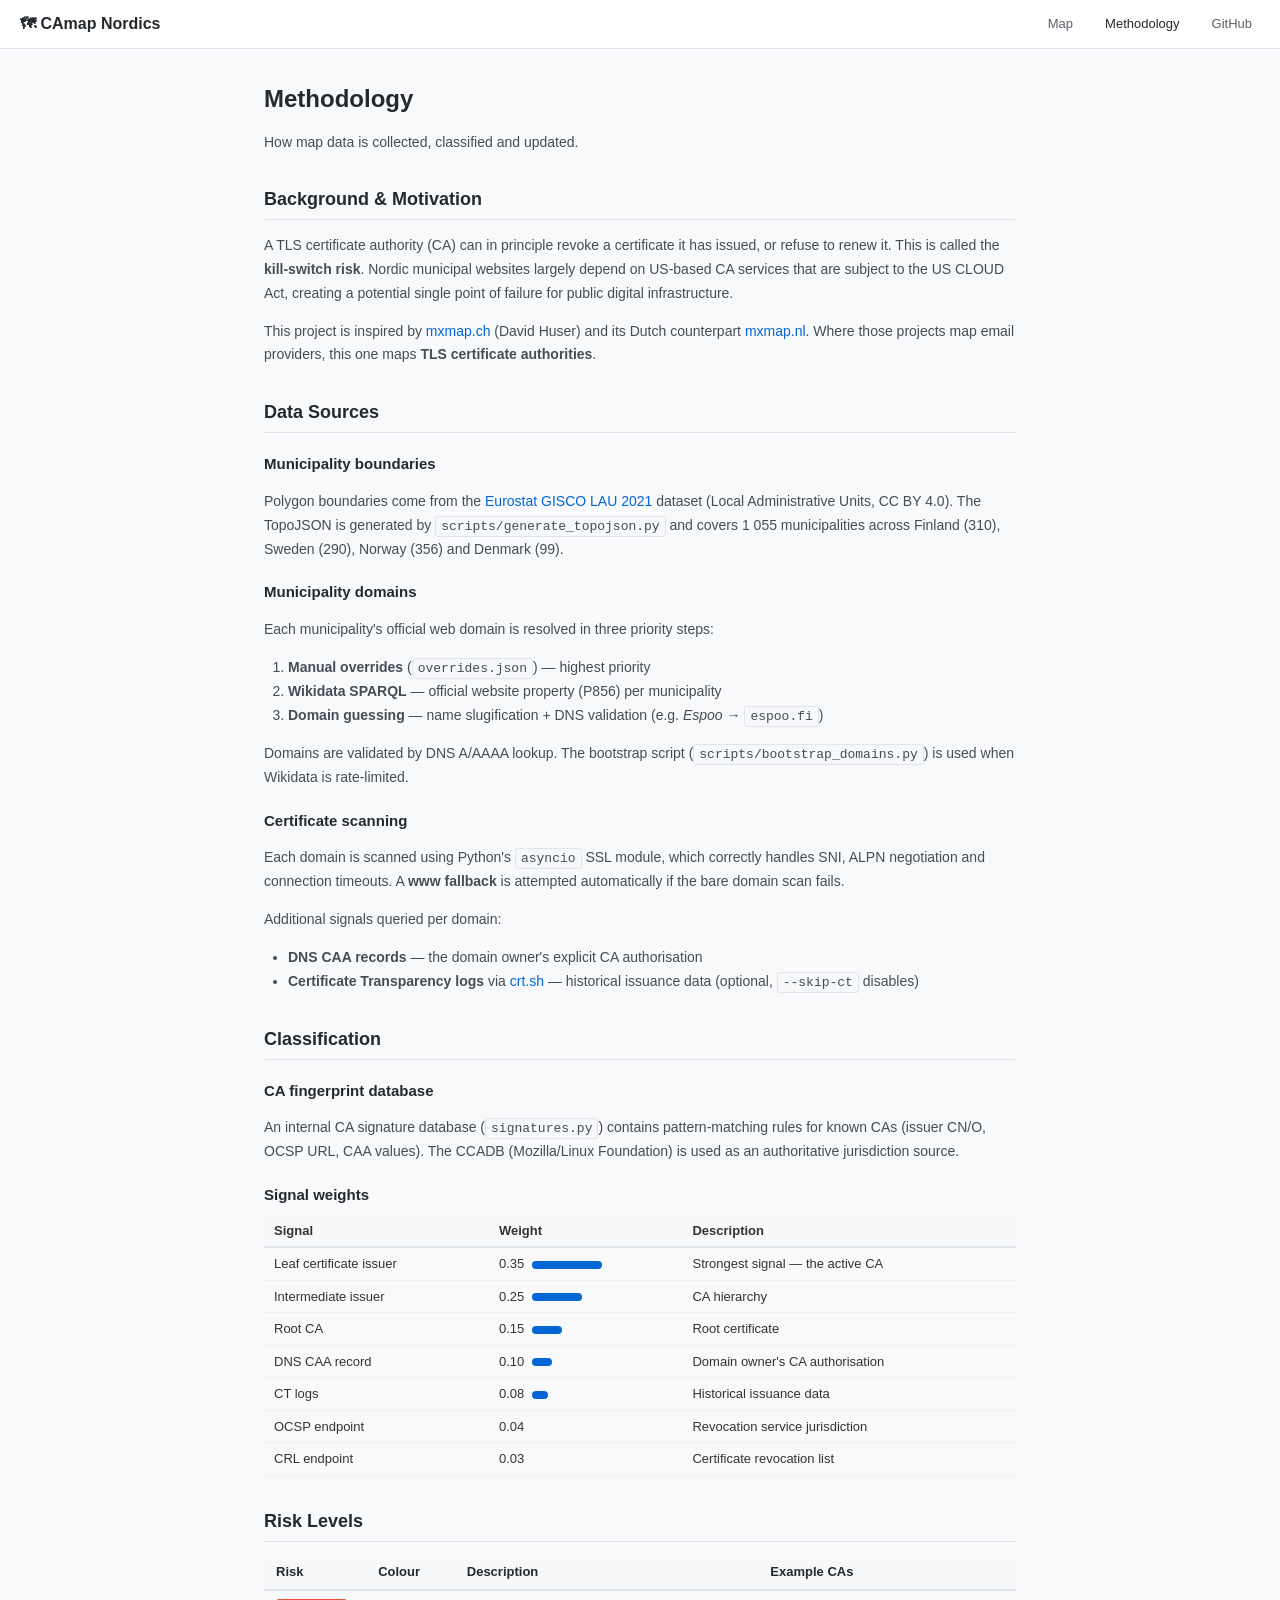
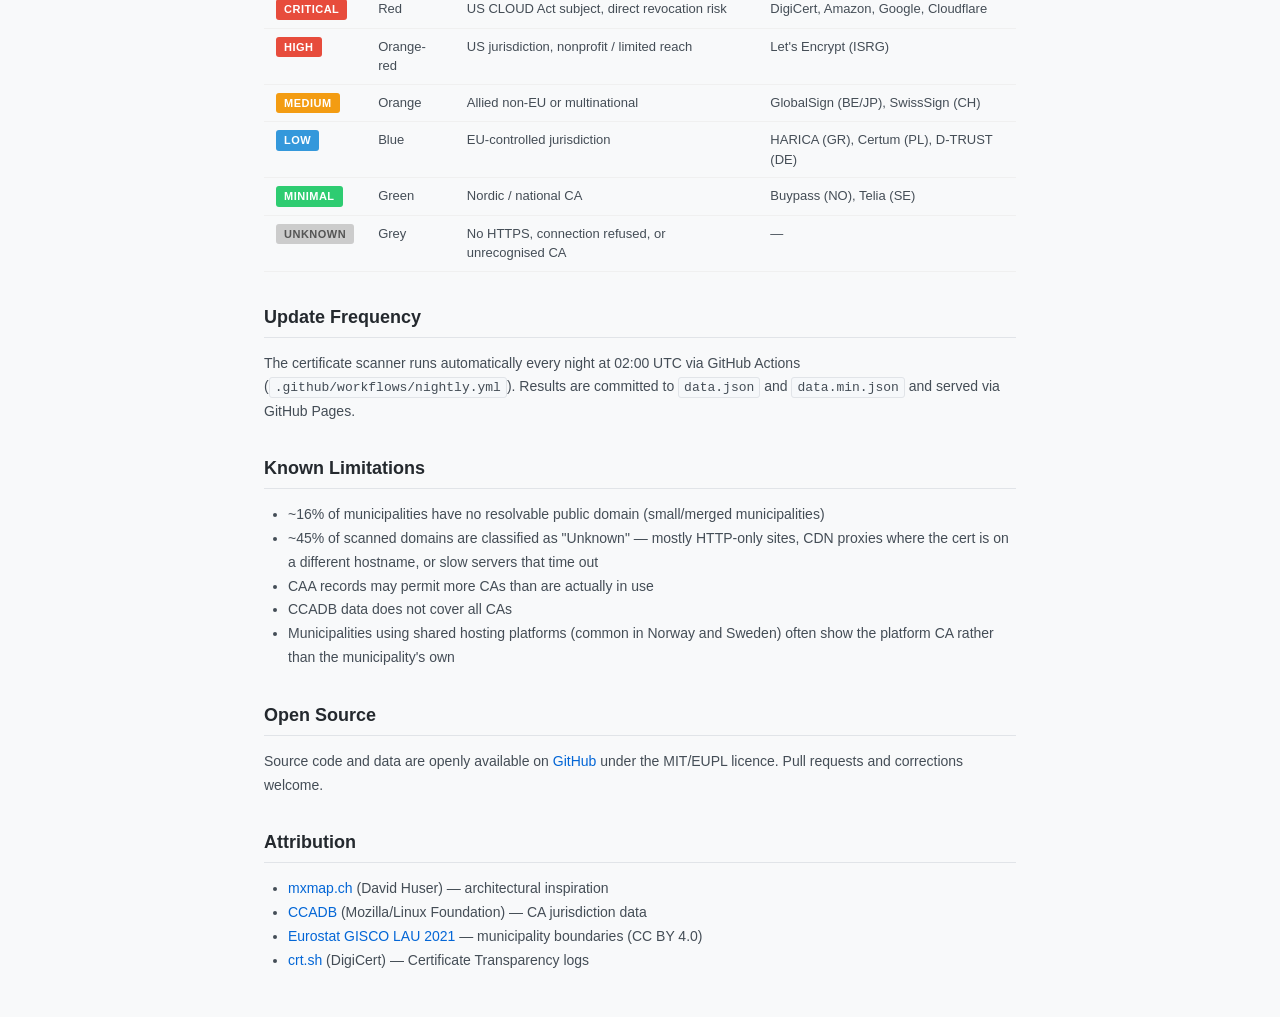
==== methodology.html @ 69482567 "English UI/docs, asyncio SSL scanner, live progress bar" ====
<!DOCTYPE html>
<html lang="en">
<head>
  <meta charset="UTF-8">
  <meta name="viewport" content="width=device-width, initial-scale=1.0">
  <title>Methodology — CAmap Nordics</title>
  <link rel="stylesheet" href="css/shared.css">
  <link rel="stylesheet" href="css/content.css">
</head>
<body>
  <nav class="nav">
    <span class="nav-title">🗺 CAmap Nordics</span>
    <a href="index.html" class="nav-link">Map</a>
    <a href="methodology.html" class="nav-link active">Methodology</a>
    <a href="https://github.com/koldex/ca-sovereignty-map" class="nav-link" target="_blank" rel="noopener">GitHub</a>
  </nav>
  <div class="content-page">
    <h1>Methodology</h1>
    <p class="text-muted">How map data is collected, classified and updated.</p>

    <h2>Background &amp; Motivation</h2>
    <p>
      A TLS certificate authority (CA) can in principle revoke a certificate it has issued,
      or refuse to renew it. This is called the <strong>kill-switch risk</strong>. Nordic
      municipal websites largely depend on US-based CA services that are subject to the US
      CLOUD Act, creating a potential single point of failure for public digital infrastructure.
    </p>
    <p>
      This project is inspired by <a href="https://mxmap.ch" target="_blank">mxmap.ch</a>
      (David Huser) and its Dutch counterpart <a href="https://mxmap.nl" target="_blank">mxmap.nl</a>.
      Where those projects map email providers, this one maps <strong>TLS certificate authorities</strong>.
    </p>

    <h2>Data Sources</h2>
    <h3>Municipality boundaries</h3>
    <p>
      Polygon boundaries come from the
      <a href="https://gisco-services.ec.europa.eu/distribution/v2/lau/" target="_blank">Eurostat GISCO LAU 2021</a>
      dataset (Local Administrative Units, CC BY 4.0). The TopoJSON is generated by
      <code>scripts/generate_topojson.py</code> and covers 1 055 municipalities across
      Finland (310), Sweden (290), Norway (356) and Denmark (99).
    </p>

    <h3>Municipality domains</h3>
    <p>Each municipality's official web domain is resolved in three priority steps:</p>
    <ol>
      <li><strong>Manual overrides</strong> (<code>overrides.json</code>) — highest priority</li>
      <li><strong>Wikidata SPARQL</strong> — official website property (P856) per municipality</li>
      <li><strong>Domain guessing</strong> — name slugification + DNS validation
        (e.g. <em>Espoo</em> → <code>espoo.fi</code>)</li>
    </ol>
    <p>
      Domains are validated by DNS A/AAAA lookup. The bootstrap script
      (<code>scripts/bootstrap_domains.py</code>) is used when Wikidata is rate-limited.
    </p>

    <h3>Certificate scanning</h3>
    <p>
      Each domain is scanned using Python's <code>asyncio</code> SSL module, which correctly
      handles SNI, ALPN negotiation and connection timeouts. A <strong>www fallback</strong>
      is attempted automatically if the bare domain scan fails.
    </p>
    <p>Additional signals queried per domain:</p>
    <ul>
      <li><strong>DNS CAA records</strong> — the domain owner's explicit CA authorisation</li>
      <li><strong>Certificate Transparency logs</strong> via <a href="https://crt.sh" target="_blank">crt.sh</a>
          — historical issuance data (optional, <code>--skip-ct</code> disables)</li>
    </ul>

    <h2>Classification</h2>
    <h3>CA fingerprint database</h3>
    <p>
      An internal CA signature database (<code>signatures.py</code>) contains pattern-matching
      rules for known CAs (issuer CN/O, OCSP URL, CAA values). The CCADB
      (Mozilla/Linux Foundation) is used as an authoritative jurisdiction source.
    </p>

    <h3>Signal weights</h3>
    <table class="signal-table">
      <thead><tr><th>Signal</th><th>Weight</th><th>Description</th></tr></thead>
      <tbody>
        <tr><td>Leaf certificate issuer</td><td>0.35 <span class="signal-weight-bar" style="width:70px"></span></td><td>Strongest signal — the active CA</td></tr>
        <tr><td>Intermediate issuer</td><td>0.25 <span class="signal-weight-bar" style="width:50px"></span></td><td>CA hierarchy</td></tr>
        <tr><td>Root CA</td><td>0.15 <span class="signal-weight-bar" style="width:30px"></span></td><td>Root certificate</td></tr>
        <tr><td>DNS CAA record</td><td>0.10 <span class="signal-weight-bar" style="width:20px"></span></td><td>Domain owner's CA authorisation</td></tr>
        <tr><td>CT logs</td><td>0.08 <span class="signal-weight-bar" style="width:16px"></span></td><td>Historical issuance data</td></tr>
        <tr><td>OCSP endpoint</td><td>0.04</td><td>Revocation service jurisdiction</td></tr>
        <tr><td>CRL endpoint</td><td>0.03</td><td>Certificate revocation list</td></tr>
      </tbody>
    </table>

    <h2>Risk Levels</h2>
    <table class="risk-table">
      <thead><tr><th>Risk</th><th>Colour</th><th>Description</th><th>Example CAs</th></tr></thead>
      <tbody>
        <tr><td><span class="badge badge-us">Critical</span></td><td>Red</td><td>US CLOUD Act subject, direct revocation risk</td><td>DigiCert, Amazon, Google, Cloudflare</td></tr>
        <tr><td><span class="badge badge-us">High</span></td><td>Orange-red</td><td>US jurisdiction, nonprofit / limited reach</td><td>Let's Encrypt (ISRG)</td></tr>
        <tr><td><span class="badge badge-allied">Medium</span></td><td>Orange</td><td>Allied non-EU or multinational</td><td>GlobalSign (BE/JP), SwissSign (CH)</td></tr>
        <tr><td><span class="badge badge-eu">Low</span></td><td>Blue</td><td>EU-controlled jurisdiction</td><td>HARICA (GR), Certum (PL), D-TRUST (DE)</td></tr>
        <tr><td><span class="badge badge-nordic">Minimal</span></td><td>Green</td><td>Nordic / national CA</td><td>Buypass (NO), Telia (SE)</td></tr>
        <tr><td><span class="badge badge-unknown">Unknown</span></td><td>Grey</td><td>No HTTPS, connection refused, or unrecognised CA</td><td>—</td></tr>
      </tbody>
    </table>

    <h2>Update Frequency</h2>
    <p>
      The certificate scanner runs automatically every night at 02:00 UTC via GitHub Actions
      (<code>.github/workflows/nightly.yml</code>). Results are committed to
      <code>data.json</code> and <code>data.min.json</code> and served via GitHub Pages.
    </p>

    <h2>Known Limitations</h2>
    <ul>
      <li>~16% of municipalities have no resolvable public domain (small/merged municipalities)</li>
      <li>~45% of scanned domains are classified as "Unknown" — mostly HTTP-only sites,
          CDN proxies where the cert is on a different hostname, or slow servers that time out</li>
      <li>CAA records may permit more CAs than are actually in use</li>
      <li>CCADB data does not cover all CAs</li>
      <li>Municipalities using shared hosting platforms (common in Norway and Sweden) often
          show the platform CA rather than the municipality's own</li>
    </ul>

    <h2>Open Source</h2>
    <p>
      Source code and data are openly available on
      <a href="https://github.com/koldex/ca-sovereignty-map" target="_blank">GitHub</a>
      under the MIT/EUPL licence. Pull requests and corrections welcome.
    </p>

    <h2>Attribution</h2>
    <ul>
      <li><a href="https://github.com/dbrgn/mxmap" target="_blank">mxmap.ch</a> (David Huser) — architectural inspiration</li>
      <li><a href="https://ccadb.org" target="_blank">CCADB</a> (Mozilla/Linux Foundation) — CA jurisdiction data</li>
      <li><a href="https://gisco-services.ec.europa.eu/" target="_blank">Eurostat GISCO LAU 2021</a> — municipality boundaries (CC BY 4.0)</li>
      <li><a href="https://crt.sh" target="_blank">crt.sh</a> (DigiCert) — Certificate Transparency logs</li>
    </ul>
  </div>
  <script src="js/nav.js"></script>
</body>
</html>
---- css/shared.css ----
/* CAmap Nordics — Shared CSS */

:root {
  --color-us: #e74c3c;
  --color-us-medium: #f1948a;
  --color-eu: #3498db;
  --color-eu-medium: #85c1e9;
  --color-nordic: #2ecc71;
  --color-nordic-medium: #82e0aa;
  --color-allied: #f39c12;
  --color-allied-medium: #f8c471;
  --color-unknown: #cccccc;

  /* Colorblind-safe palette */
  --color-cb-us: #d55e00;
  --color-cb-us-medium: #f0b27a;
  --color-cb-eu: #0072b2;
  --color-cb-eu-medium: #7fb3d8;
  --color-cb-nordic: #009e73;
  --color-cb-nordic-medium: #7fceab;
  --color-cb-allied: #e69f00;
  --color-cb-allied-medium: #f2ce7e;

  --font-sans: -apple-system, BlinkMacSystemFont, "Segoe UI", Roboto, Helvetica, Arial, sans-serif;
  --border-radius: 6px;
  --shadow: 0 2px 8px rgba(0, 0, 0, 0.15);
}

* {
  box-sizing: border-box;
}

body {
  margin: 0;
  padding: 0;
  font-family: var(--font-sans);
  font-size: 14px;
  line-height: 1.5;
  color: #333;
  background: #f8f9fa;
}

a {
  color: #0366d6;
  text-decoration: none;
}

a:hover {
  text-decoration: underline;
}

/* ── Navigation ─────────────────────────────────────────── */

.nav {
  display: flex;
  align-items: center;
  gap: 16px;
  padding: 10px 20px;
  background: #fff;
  border-bottom: 1px solid #e1e4e8;
  position: relative;
  z-index: 1000;
}

.nav-title {
  font-size: 16px;
  font-weight: 600;
  color: #24292e;
  margin-right: auto;
}

.nav-link {
  font-size: 13px;
  color: #586069;
  padding: 4px 8px;
  border-radius: 3px;
  transition: background 0.15s;
}

.nav-link:hover {
  background: #f6f8fa;
  text-decoration: none;
}

.nav-link.active {
  color: #24292e;
  font-weight: 500;
}

/* ── Risk badges ─────────────────────────────────────────── */

.badge {
  display: inline-block;
  padding: 2px 8px;
  border-radius: 3px;
  font-size: 11px;
  font-weight: 600;
  text-transform: uppercase;
  letter-spacing: 0.5px;
}

.badge-us { background: var(--color-us); color: #fff; }
.badge-eu { background: var(--color-eu); color: #fff; }
.badge-nordic { background: var(--color-nordic); color: #fff; }
.badge-allied { background: var(--color-allied); color: #fff; }
.badge-unknown { background: var(--color-unknown); color: #555; }

/* ── Utility ─────────────────────────────────────────────── */

.text-muted { color: #6a737d; }
.text-small { font-size: 12px; }
.mt-1 { margin-top: 4px; }
.mt-2 { margin-top: 8px; }
.mt-3 { margin-top: 16px; }
---- css/content.css ----
/* CAmap Nordics — Content pages (methodology, about) */

.content-page {
  max-width: 800px;
  margin: 0 auto;
  padding: 32px 24px;
}

.content-page h1 {
  font-size: 24px;
  font-weight: 700;
  margin-top: 0;
  margin-bottom: 8px;
  color: #24292e;
}

.content-page h2 {
  font-size: 18px;
  font-weight: 600;
  margin-top: 32px;
  margin-bottom: 12px;
  color: #24292e;
  padding-bottom: 6px;
  border-bottom: 1px solid #e1e4e8;
}

.content-page h3 {
  font-size: 15px;
  font-weight: 600;
  margin-top: 20px;
  margin-bottom: 8px;
  color: #24292e;
}

.content-page p {
  margin-bottom: 12px;
  color: #444d56;
  line-height: 1.7;
}

.content-page ul, .content-page ol {
  margin-bottom: 12px;
  padding-left: 24px;
  color: #444d56;
  line-height: 1.7;
}

.content-page code {
  font-family: "SFMono-Regular", Consolas, "Liberation Mono", Menlo, monospace;
  font-size: 13px;
  background: #f6f8fa;
  padding: 2px 5px;
  border-radius: 3px;
  border: 1px solid #e1e4e8;
}

/* ── Risk level table ────────────────────────────────────── */

.risk-table {
  width: 100%;
  border-collapse: collapse;
  margin-bottom: 20px;
  font-size: 13px;
}

.risk-table th {
  text-align: left;
  padding: 8px 12px;
  background: #f6f8fa;
  border-bottom: 2px solid #e1e4e8;
  font-weight: 600;
  color: #24292e;
}

.risk-table td {
  padding: 8px 12px;
  border-bottom: 1px solid #f0f0f0;
  color: #444d56;
  vertical-align: top;
}

.risk-table tr:hover td {
  background: #f9f9f9;
}

/* ── Signal weight visualization ─────────────────────────── */

.signal-table {
  width: 100%;
  border-collapse: collapse;
  margin-bottom: 20px;
  font-size: 13px;
}

.signal-table th {
  text-align: left;
  padding: 6px 10px;
  background: #f6f8fa;
  border-bottom: 2px solid #e1e4e8;
  font-weight: 600;
}

.signal-table td {
  padding: 6px 10px;
  border-bottom: 1px solid #f0f0f0;
}

.signal-weight-bar {
  display: inline-block;
  height: 8px;
  border-radius: 4px;
  background: #0366d6;
  vertical-align: middle;
  margin-left: 4px;
}
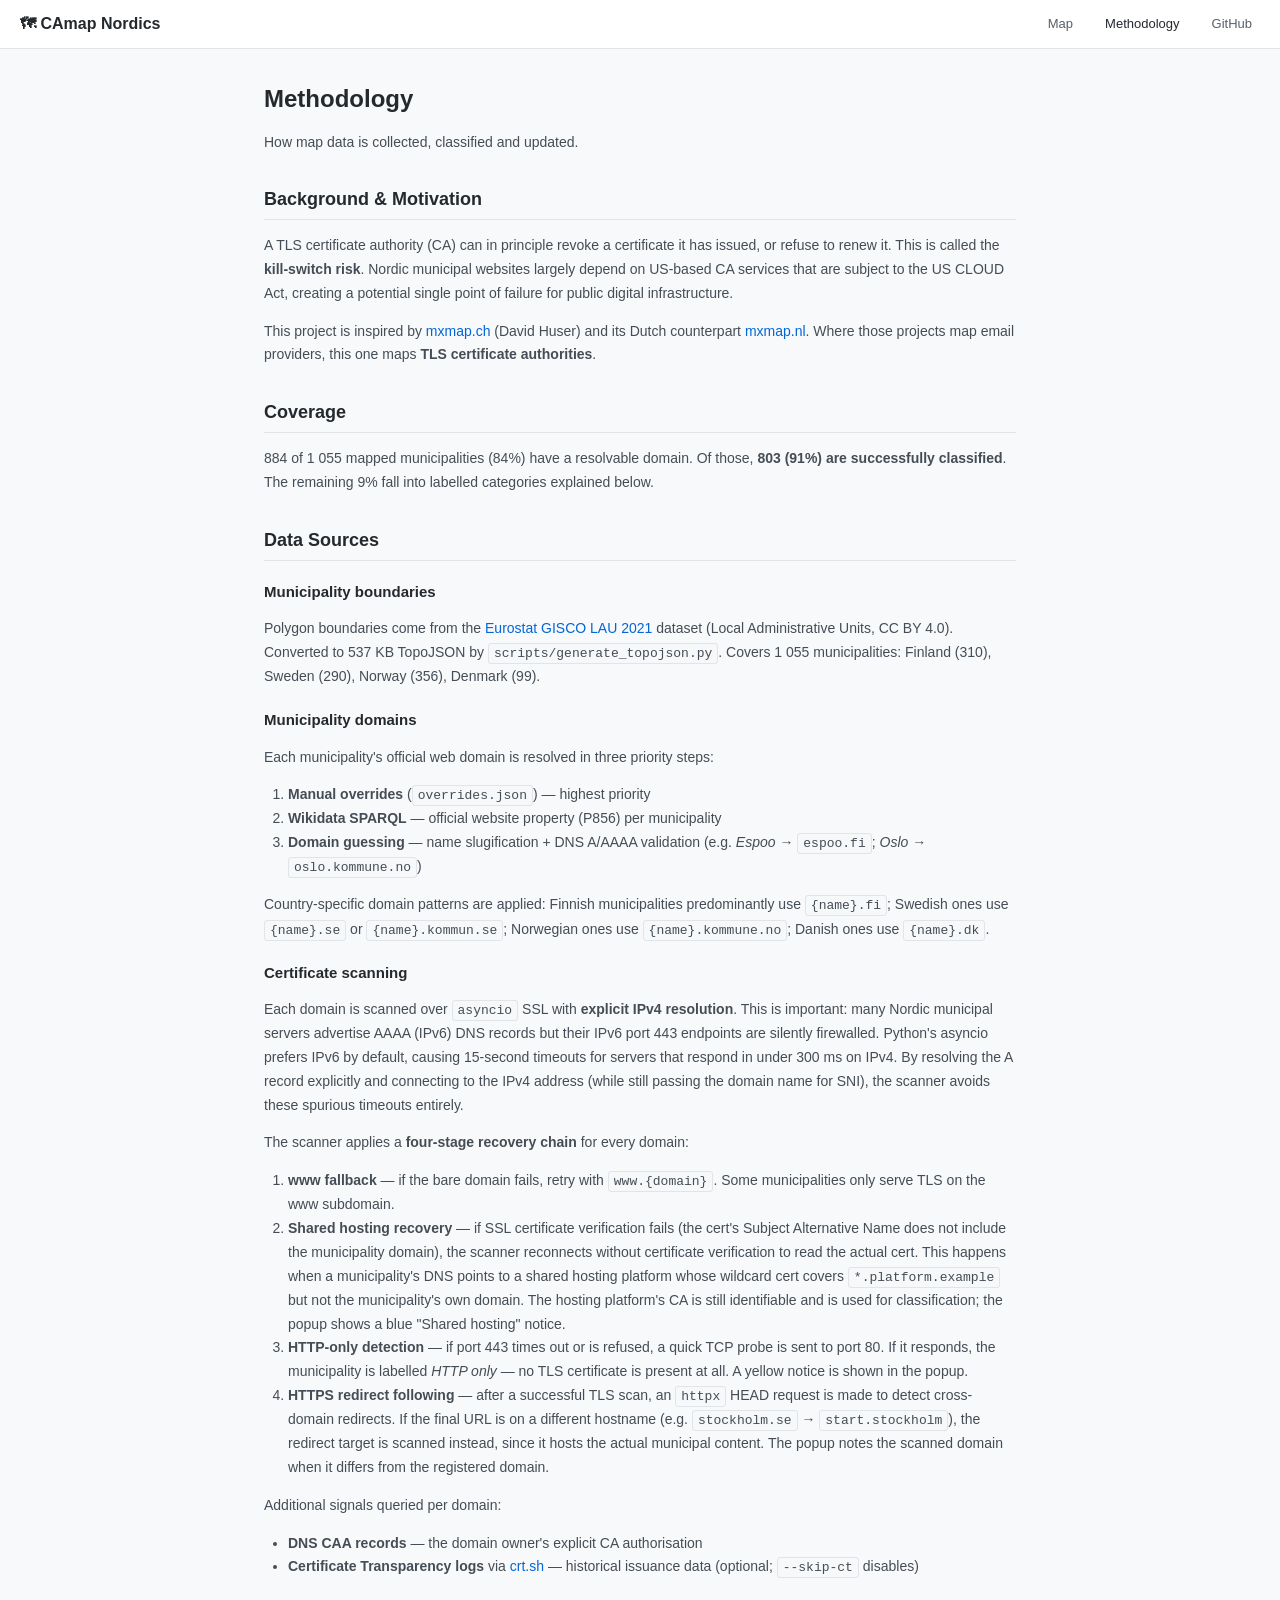
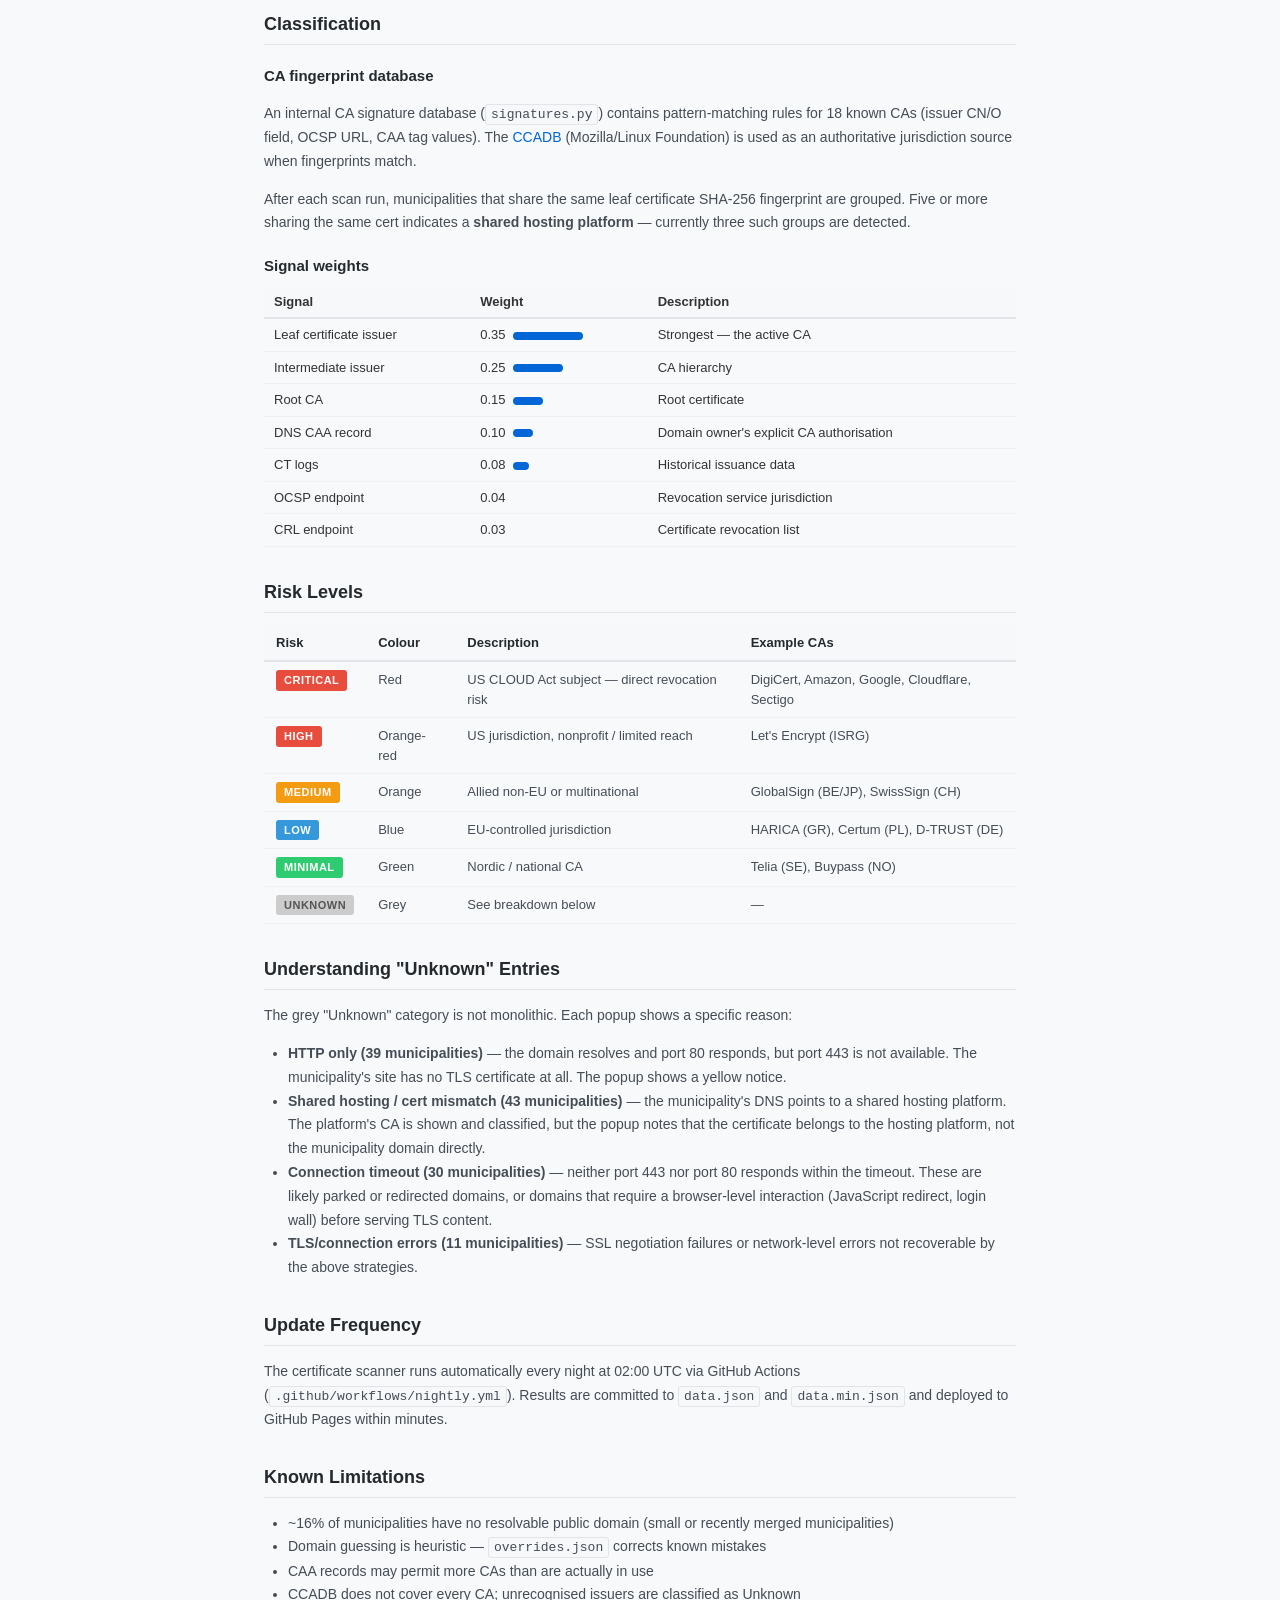
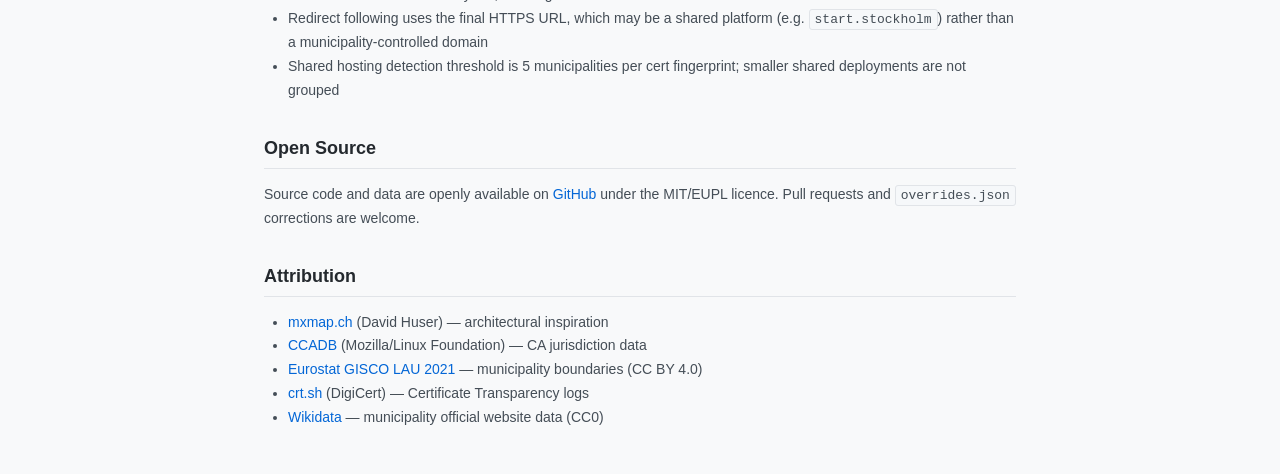
==== commit 2fbbed1e: "docs: update methodology with IPv6 fix, recovery chain, unknown breakdown - Coverage: 803/884 classi" ====
--- a/methodology.html
+++ b/methodology.html
@@ -31,14 +31,21 @@
       Where those projects map email providers, this one maps <strong>TLS certificate authorities</strong>.
     </p>
 
+    <h2>Coverage</h2>
+    <p>
+      884 of 1 055 mapped municipalities (84%) have a resolvable domain.
+      Of those, <strong>803 (91%) are successfully classified</strong>. The remaining 9% fall
+      into labelled categories explained below.
+    </p>
+
     <h2>Data Sources</h2>
     <h3>Municipality boundaries</h3>
     <p>
       Polygon boundaries come from the
       <a href="https://gisco-services.ec.europa.eu/distribution/v2/lau/" target="_blank">Eurostat GISCO LAU 2021</a>
-      dataset (Local Administrative Units, CC BY 4.0). The TopoJSON is generated by
-      <code>scripts/generate_topojson.py</code> and covers 1 055 municipalities across
-      Finland (310), Sweden (290), Norway (356) and Denmark (99).
+      dataset (Local Administrative Units, CC BY 4.0). Converted to 537 KB TopoJSON by
+      <code>scripts/generate_topojson.py</code>. Covers 1 055 municipalities:
+      Finland (310), Sweden (290), Norway (356), Denmark (99).
     </p>
 
     <h3>Municipality domains</h3>
@@ -46,43 +53,83 @@
     <ol>
       <li><strong>Manual overrides</strong> (<code>overrides.json</code>) — highest priority</li>
       <li><strong>Wikidata SPARQL</strong> — official website property (P856) per municipality</li>
-      <li><strong>Domain guessing</strong> — name slugification + DNS validation
-        (e.g. <em>Espoo</em> → <code>espoo.fi</code>)</li>
+      <li><strong>Domain guessing</strong> — name slugification + DNS A/AAAA validation
+          (e.g. <em>Espoo</em> → <code>espoo.fi</code>; <em>Oslo</em> → <code>oslo.kommune.no</code>)</li>
     </ol>
     <p>
-      Domains are validated by DNS A/AAAA lookup. The bootstrap script
-      (<code>scripts/bootstrap_domains.py</code>) is used when Wikidata is rate-limited.
+      Country-specific domain patterns are applied: Finnish municipalities predominantly use
+      <code>{name}.fi</code>; Swedish ones use <code>{name}.se</code> or <code>{name}.kommun.se</code>;
+      Norwegian ones use <code>{name}.kommune.no</code>; Danish ones use <code>{name}.dk</code>.
     </p>
 
     <h3>Certificate scanning</h3>
     <p>
-      Each domain is scanned using Python's <code>asyncio</code> SSL module, which correctly
-      handles SNI, ALPN negotiation and connection timeouts. A <strong>www fallback</strong>
-      is attempted automatically if the bare domain scan fails.
-    </p>
+      Each domain is scanned over <code>asyncio</code> SSL with
+      <strong>explicit IPv4 resolution</strong>. This is important: many Nordic municipal servers
+      advertise AAAA (IPv6) DNS records but their IPv6 port 443 endpoints are silently firewalled.
+      Python's asyncio prefers IPv6 by default, causing 15-second timeouts for servers that respond
+      in under 300 ms on IPv4. By resolving the A record explicitly and connecting to the IPv4
+      address (while still passing the domain name for SNI), the scanner avoids these spurious
+      timeouts entirely.
+    </p>
+    <p>The scanner applies a <strong>four-stage recovery chain</strong> for every domain:</p>
+    <ol>
+      <li>
+        <strong>www fallback</strong> — if the bare domain fails, retry with <code>www.{domain}</code>.
+        Some municipalities only serve TLS on the www subdomain.
+      </li>
+      <li>
+        <strong>Shared hosting recovery</strong> — if SSL certificate verification fails
+        (the cert's Subject Alternative Name does not include the municipality domain), the scanner
+        reconnects without certificate verification to read the actual cert. This happens when a
+        municipality's DNS points to a shared hosting platform whose wildcard cert covers
+        <code>*.platform.example</code> but not the municipality's own domain. The hosting
+        platform's CA is still identifiable and is used for classification; the popup shows a
+        blue "Shared hosting" notice.
+      </li>
+      <li>
+        <strong>HTTP-only detection</strong> — if port 443 times out or is refused, a quick
+        TCP probe is sent to port 80. If it responds, the municipality is labelled
+        <em>HTTP only</em> — no TLS certificate is present at all. A yellow notice is shown
+        in the popup.
+      </li>
+      <li>
+        <strong>HTTPS redirect following</strong> — after a successful TLS scan, an
+        <code>httpx</code> HEAD request is made to detect cross-domain redirects. If the
+        final URL is on a different hostname (e.g. <code>stockholm.se</code> → <code>start.stockholm</code>),
+        the redirect target is scanned instead, since it hosts the actual municipal content.
+        The popup notes the scanned domain when it differs from the registered domain.
+      </li>
+    </ol>
     <p>Additional signals queried per domain:</p>
     <ul>
       <li><strong>DNS CAA records</strong> — the domain owner's explicit CA authorisation</li>
       <li><strong>Certificate Transparency logs</strong> via <a href="https://crt.sh" target="_blank">crt.sh</a>
-          — historical issuance data (optional, <code>--skip-ct</code> disables)</li>
+          — historical issuance data (optional; <code>--skip-ct</code> disables)</li>
     </ul>
 
     <h2>Classification</h2>
     <h3>CA fingerprint database</h3>
     <p>
       An internal CA signature database (<code>signatures.py</code>) contains pattern-matching
-      rules for known CAs (issuer CN/O, OCSP URL, CAA values). The CCADB
-      (Mozilla/Linux Foundation) is used as an authoritative jurisdiction source.
+      rules for 18 known CAs (issuer CN/O field, OCSP URL, CAA tag values). The
+      <a href="https://ccadb.org" target="_blank">CCADB</a> (Mozilla/Linux Foundation) is
+      used as an authoritative jurisdiction source when fingerprints match.
+    </p>
+    <p>
+      After each scan run, municipalities that share the same leaf certificate SHA-256
+      fingerprint are grouped. Five or more sharing the same cert indicates a
+      <strong>shared hosting platform</strong> — currently three such groups are detected.
     </p>
 
     <h3>Signal weights</h3>
     <table class="signal-table">
       <thead><tr><th>Signal</th><th>Weight</th><th>Description</th></tr></thead>
       <tbody>
-        <tr><td>Leaf certificate issuer</td><td>0.35 <span class="signal-weight-bar" style="width:70px"></span></td><td>Strongest signal — the active CA</td></tr>
+        <tr><td>Leaf certificate issuer</td><td>0.35 <span class="signal-weight-bar" style="width:70px"></span></td><td>Strongest — the active CA</td></tr>
         <tr><td>Intermediate issuer</td><td>0.25 <span class="signal-weight-bar" style="width:50px"></span></td><td>CA hierarchy</td></tr>
         <tr><td>Root CA</td><td>0.15 <span class="signal-weight-bar" style="width:30px"></span></td><td>Root certificate</td></tr>
-        <tr><td>DNS CAA record</td><td>0.10 <span class="signal-weight-bar" style="width:20px"></span></td><td>Domain owner's CA authorisation</td></tr>
+        <tr><td>DNS CAA record</td><td>0.10 <span class="signal-weight-bar" style="width:20px"></span></td><td>Domain owner's explicit CA authorisation</td></tr>
         <tr><td>CT logs</td><td>0.08 <span class="signal-weight-bar" style="width:16px"></span></td><td>Historical issuance data</td></tr>
         <tr><td>OCSP endpoint</td><td>0.04</td><td>Revocation service jurisdiction</td></tr>
         <tr><td>CRL endpoint</td><td>0.03</td><td>Certificate revocation list</td></tr>
@@ -93,38 +140,69 @@
     <table class="risk-table">
       <thead><tr><th>Risk</th><th>Colour</th><th>Description</th><th>Example CAs</th></tr></thead>
       <tbody>
-        <tr><td><span class="badge badge-us">Critical</span></td><td>Red</td><td>US CLOUD Act subject, direct revocation risk</td><td>DigiCert, Amazon, Google, Cloudflare</td></tr>
+        <tr><td><span class="badge badge-us">Critical</span></td><td>Red</td><td>US CLOUD Act subject — direct revocation risk</td><td>DigiCert, Amazon, Google, Cloudflare, Sectigo</td></tr>
         <tr><td><span class="badge badge-us">High</span></td><td>Orange-red</td><td>US jurisdiction, nonprofit / limited reach</td><td>Let's Encrypt (ISRG)</td></tr>
         <tr><td><span class="badge badge-allied">Medium</span></td><td>Orange</td><td>Allied non-EU or multinational</td><td>GlobalSign (BE/JP), SwissSign (CH)</td></tr>
         <tr><td><span class="badge badge-eu">Low</span></td><td>Blue</td><td>EU-controlled jurisdiction</td><td>HARICA (GR), Certum (PL), D-TRUST (DE)</td></tr>
-        <tr><td><span class="badge badge-nordic">Minimal</span></td><td>Green</td><td>Nordic / national CA</td><td>Buypass (NO), Telia (SE)</td></tr>
-        <tr><td><span class="badge badge-unknown">Unknown</span></td><td>Grey</td><td>No HTTPS, connection refused, or unrecognised CA</td><td>—</td></tr>
+        <tr><td><span class="badge badge-nordic">Minimal</span></td><td>Green</td><td>Nordic / national CA</td><td>Telia (SE), Buypass (NO)</td></tr>
+        <tr><td><span class="badge badge-unknown">Unknown</span></td><td>Grey</td><td>See breakdown below</td><td>—</td></tr>
       </tbody>
     </table>
 
+    <h2>Understanding "Unknown" Entries</h2>
+    <p>
+      The grey "Unknown" category is not monolithic. Each popup shows a specific reason:
+    </p>
+    <ul>
+      <li>
+        <strong>HTTP only (39 municipalities)</strong> — the domain resolves and port 80 responds,
+        but port 443 is not available. The municipality's site has no TLS certificate at all.
+        The popup shows a yellow notice.
+      </li>
+      <li>
+        <strong>Shared hosting / cert mismatch (43 municipalities)</strong> — the municipality's
+        DNS points to a shared hosting platform. The platform's CA is shown and classified, but
+        the popup notes that the certificate belongs to the hosting platform, not the municipality
+        domain directly.
+      </li>
+      <li>
+        <strong>Connection timeout (30 municipalities)</strong> — neither port 443 nor port 80
+        responds within the timeout. These are likely parked or redirected domains, or domains
+        that require a browser-level interaction (JavaScript redirect, login wall) before serving
+        TLS content.
+      </li>
+      <li>
+        <strong>TLS/connection errors (11 municipalities)</strong> — SSL negotiation failures
+        or network-level errors not recoverable by the above strategies.
+      </li>
+    </ul>
+
     <h2>Update Frequency</h2>
     <p>
       The certificate scanner runs automatically every night at 02:00 UTC via GitHub Actions
       (<code>.github/workflows/nightly.yml</code>). Results are committed to
-      <code>data.json</code> and <code>data.min.json</code> and served via GitHub Pages.
+      <code>data.json</code> and <code>data.min.json</code> and deployed to GitHub Pages within
+      minutes.
     </p>
 
     <h2>Known Limitations</h2>
     <ul>
-      <li>~16% of municipalities have no resolvable public domain (small/merged municipalities)</li>
-      <li>~45% of scanned domains are classified as "Unknown" — mostly HTTP-only sites,
-          CDN proxies where the cert is on a different hostname, or slow servers that time out</li>
+      <li>~16% of municipalities have no resolvable public domain (small or recently merged municipalities)</li>
+      <li>Domain guessing is heuristic — <code>overrides.json</code> corrects known mistakes</li>
       <li>CAA records may permit more CAs than are actually in use</li>
-      <li>CCADB data does not cover all CAs</li>
-      <li>Municipalities using shared hosting platforms (common in Norway and Sweden) often
-          show the platform CA rather than the municipality's own</li>
+      <li>CCADB does not cover every CA; unrecognised issuers are classified as Unknown</li>
+      <li>Redirect following uses the final HTTPS URL, which may be a shared platform
+          (e.g. <code>start.stockholm</code>) rather than a municipality-controlled domain</li>
+      <li>Shared hosting detection threshold is 5 municipalities per cert fingerprint;
+          smaller shared deployments are not grouped</li>
     </ul>
 
     <h2>Open Source</h2>
     <p>
       Source code and data are openly available on
       <a href="https://github.com/koldex/ca-sovereignty-map" target="_blank">GitHub</a>
-      under the MIT/EUPL licence. Pull requests and corrections welcome.
+      under the MIT/EUPL licence. Pull requests and <code>overrides.json</code> corrections
+      are welcome.
     </p>
 
     <h2>Attribution</h2>
@@ -133,6 +211,7 @@
       <li><a href="https://ccadb.org" target="_blank">CCADB</a> (Mozilla/Linux Foundation) — CA jurisdiction data</li>
       <li><a href="https://gisco-services.ec.europa.eu/" target="_blank">Eurostat GISCO LAU 2021</a> — municipality boundaries (CC BY 4.0)</li>
       <li><a href="https://crt.sh" target="_blank">crt.sh</a> (DigiCert) — Certificate Transparency logs</li>
+      <li><a href="https://wikidata.org" target="_blank">Wikidata</a> — municipality official website data (CC0)</li>
     </ul>
   </div>
   <script src="js/nav.js"></script>
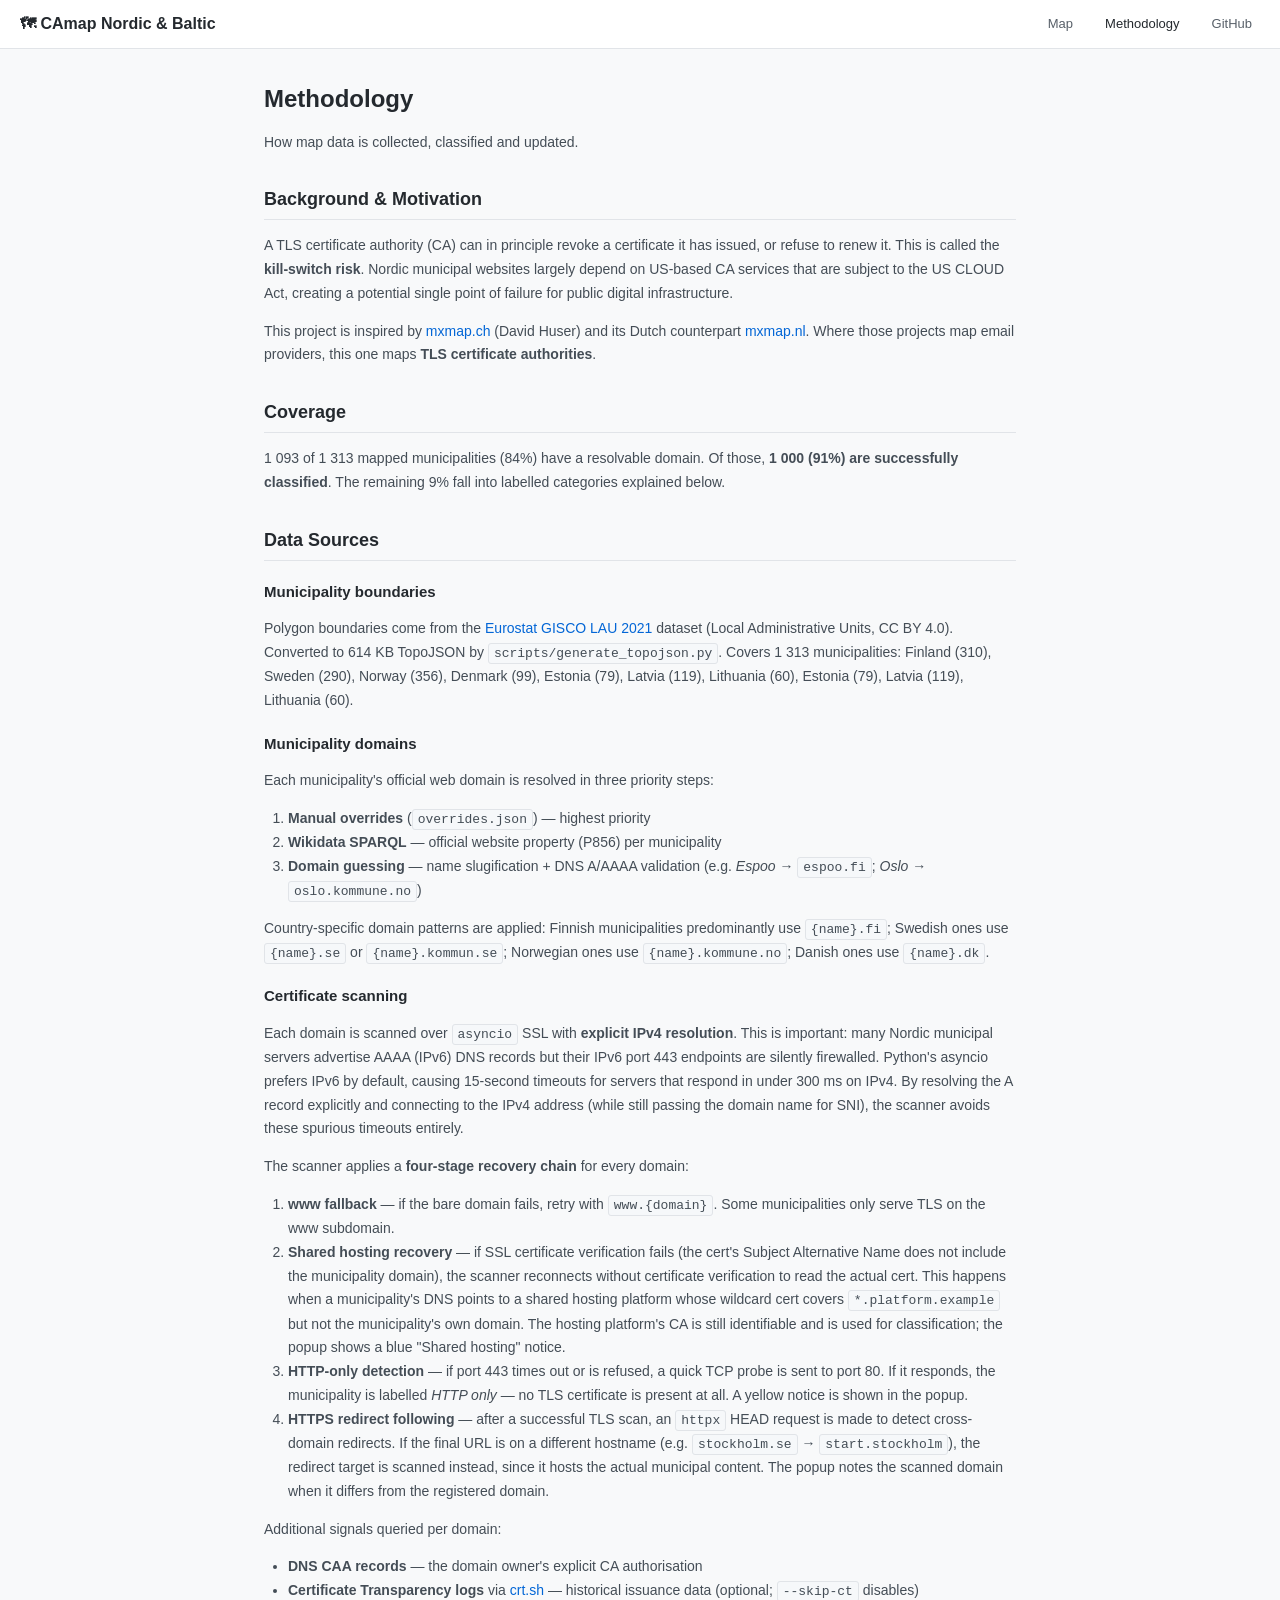
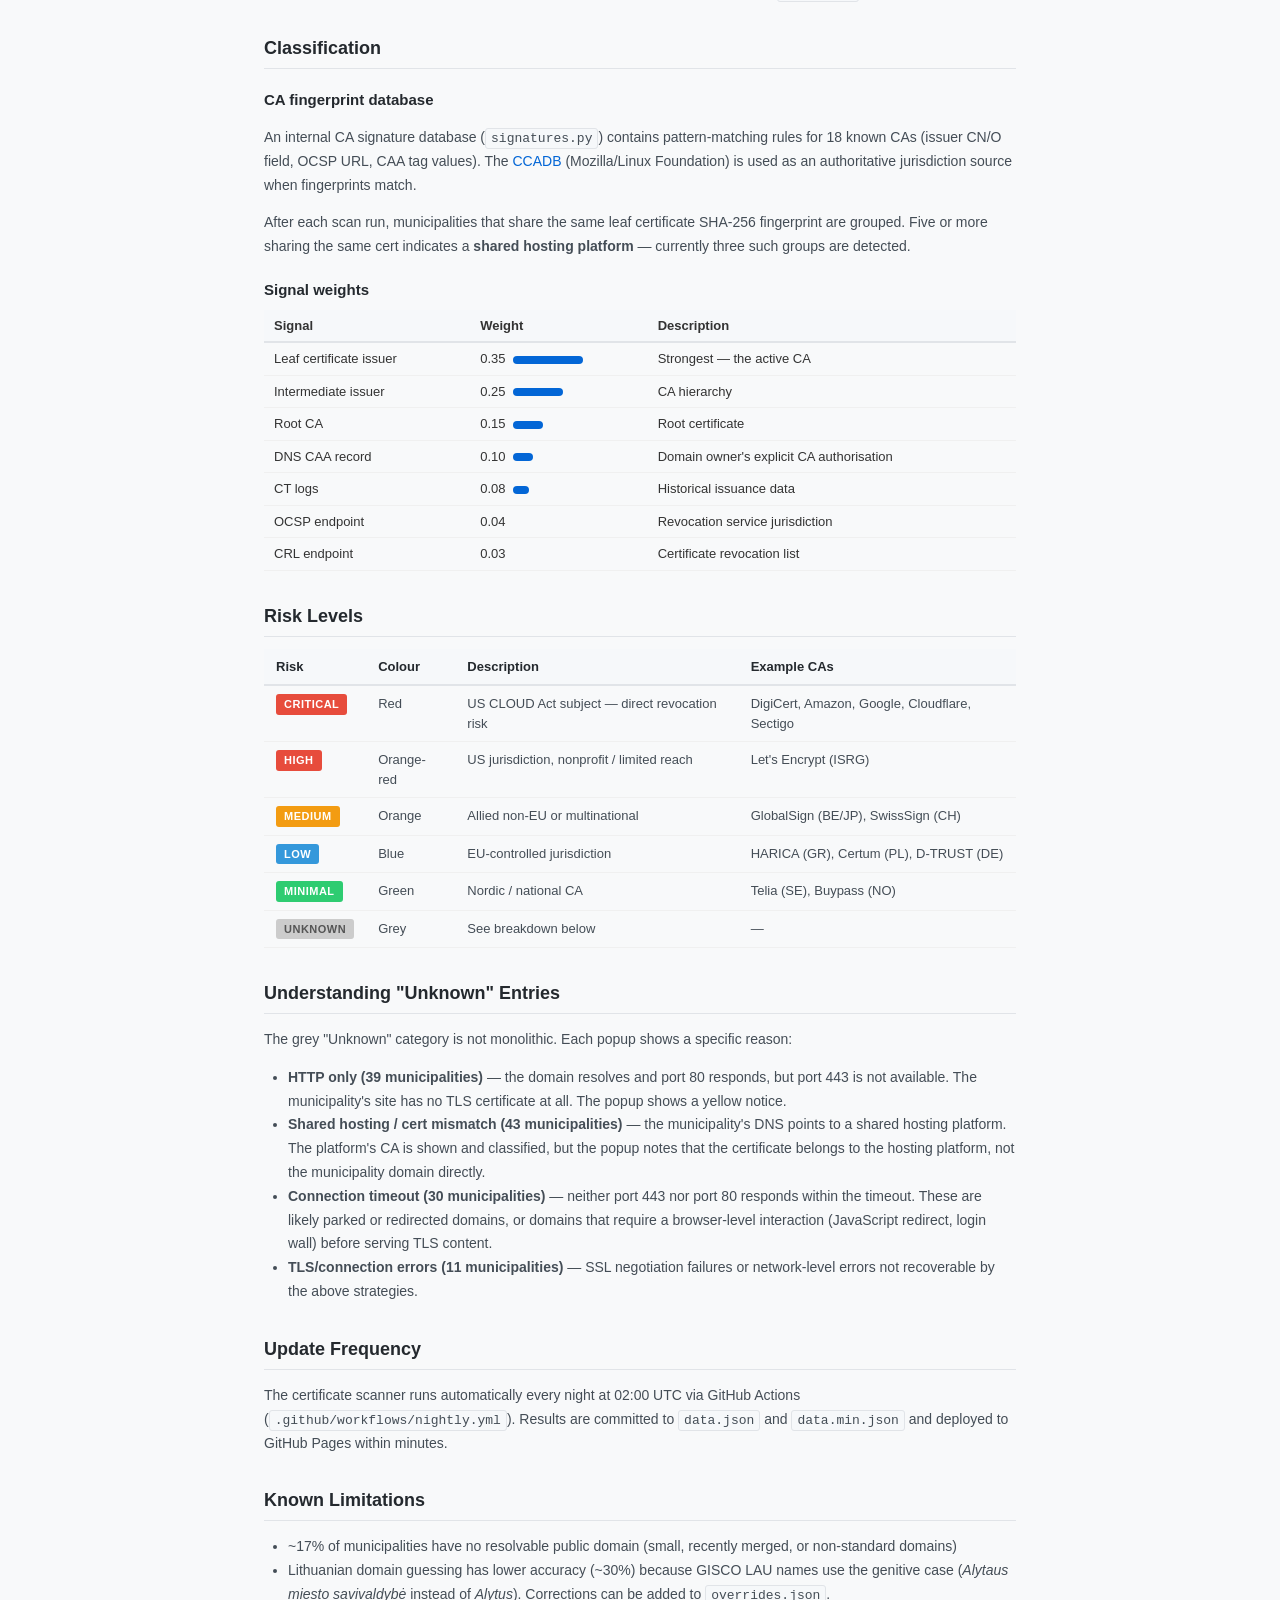
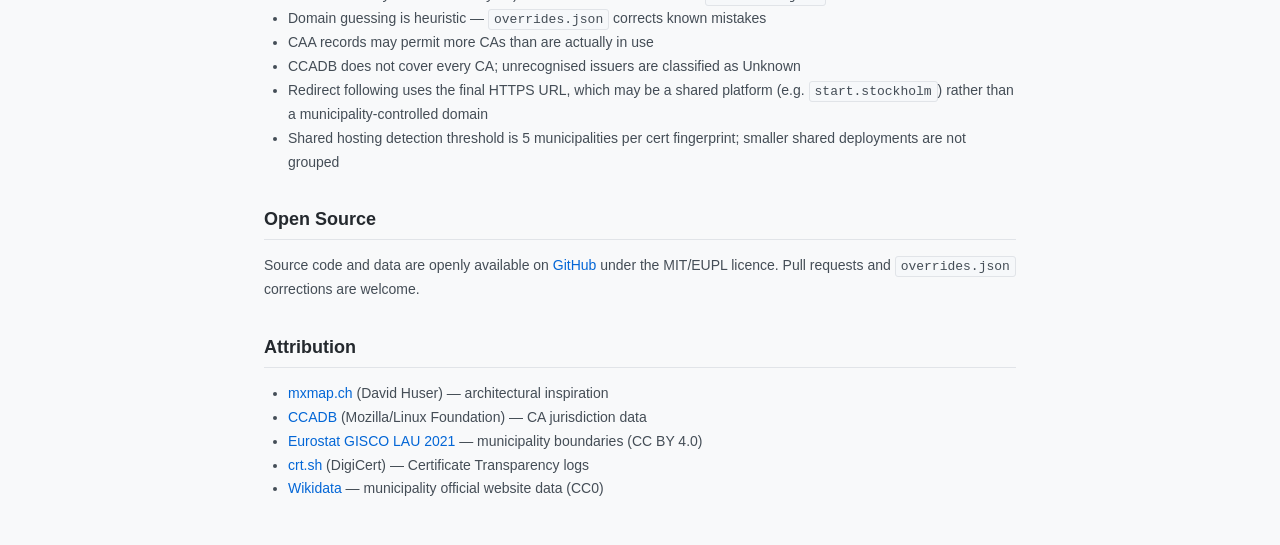
==== commit 19fa06cb: "feat: add Estonia (EE), Latvia (LV), Lithuania (LT) — 1 313 municipalities total Coverage extended f" ====
--- a/methodology.html
+++ b/methodology.html
@@ -3,13 +3,13 @@
 <head>
   <meta charset="UTF-8">
   <meta name="viewport" content="width=device-width, initial-scale=1.0">
-  <title>Methodology — CAmap Nordics</title>
+  <title>Methodology — CAmap Nordic & Baltic</title>
   <link rel="stylesheet" href="css/shared.css">
   <link rel="stylesheet" href="css/content.css">
 </head>
 <body>
   <nav class="nav">
-    <span class="nav-title">🗺 CAmap Nordics</span>
+    <span class="nav-title">🗺 CAmap Nordic & Baltic</span>
     <a href="index.html" class="nav-link">Map</a>
     <a href="methodology.html" class="nav-link active">Methodology</a>
     <a href="https://github.com/koldex/ca-sovereignty-map" class="nav-link" target="_blank" rel="noopener">GitHub</a>
@@ -33,8 +33,8 @@
 
     <h2>Coverage</h2>
     <p>
-      884 of 1 055 mapped municipalities (84%) have a resolvable domain.
-      Of those, <strong>803 (91%) are successfully classified</strong>. The remaining 9% fall
+      1 093 of 1 313 mapped municipalities (84%) have a resolvable domain.
+      Of those, <strong>1 000 (91%) are successfully classified</strong>. The remaining 9% fall
       into labelled categories explained below.
     </p>
 
@@ -43,9 +43,9 @@
     <p>
       Polygon boundaries come from the
       <a href="https://gisco-services.ec.europa.eu/distribution/v2/lau/" target="_blank">Eurostat GISCO LAU 2021</a>
-      dataset (Local Administrative Units, CC BY 4.0). Converted to 537 KB TopoJSON by
-      <code>scripts/generate_topojson.py</code>. Covers 1 055 municipalities:
-      Finland (310), Sweden (290), Norway (356), Denmark (99).
+      dataset (Local Administrative Units, CC BY 4.0). Converted to 614 KB TopoJSON by
+      <code>scripts/generate_topojson.py</code>. Covers 1 313 municipalities:
+      Finland (310), Sweden (290), Norway (356), Denmark (99), Estonia (79), Latvia (119), Lithuania (60), Estonia (79), Latvia (119), Lithuania (60).
     </p>
 
     <h3>Municipality domains</h3>
@@ -187,7 +187,10 @@
 
     <h2>Known Limitations</h2>
     <ul>
-      <li>~16% of municipalities have no resolvable public domain (small or recently merged municipalities)</li>
+      <li>~17% of municipalities have no resolvable public domain (small, recently merged, or non-standard domains)</li>
+      <li>Lithuanian domain guessing has lower accuracy (~30%) because GISCO LAU names use the
+          genitive case (<em>Alytaus miesto savivaldybė</em> instead of <em>Alytus</em>).
+          Corrections can be added to <code>overrides.json</code>.</li>
       <li>Domain guessing is heuristic — <code>overrides.json</code> corrects known mistakes</li>
       <li>CAA records may permit more CAs than are actually in use</li>
       <li>CCADB does not cover every CA; unrecognised issuers are classified as Unknown</li>
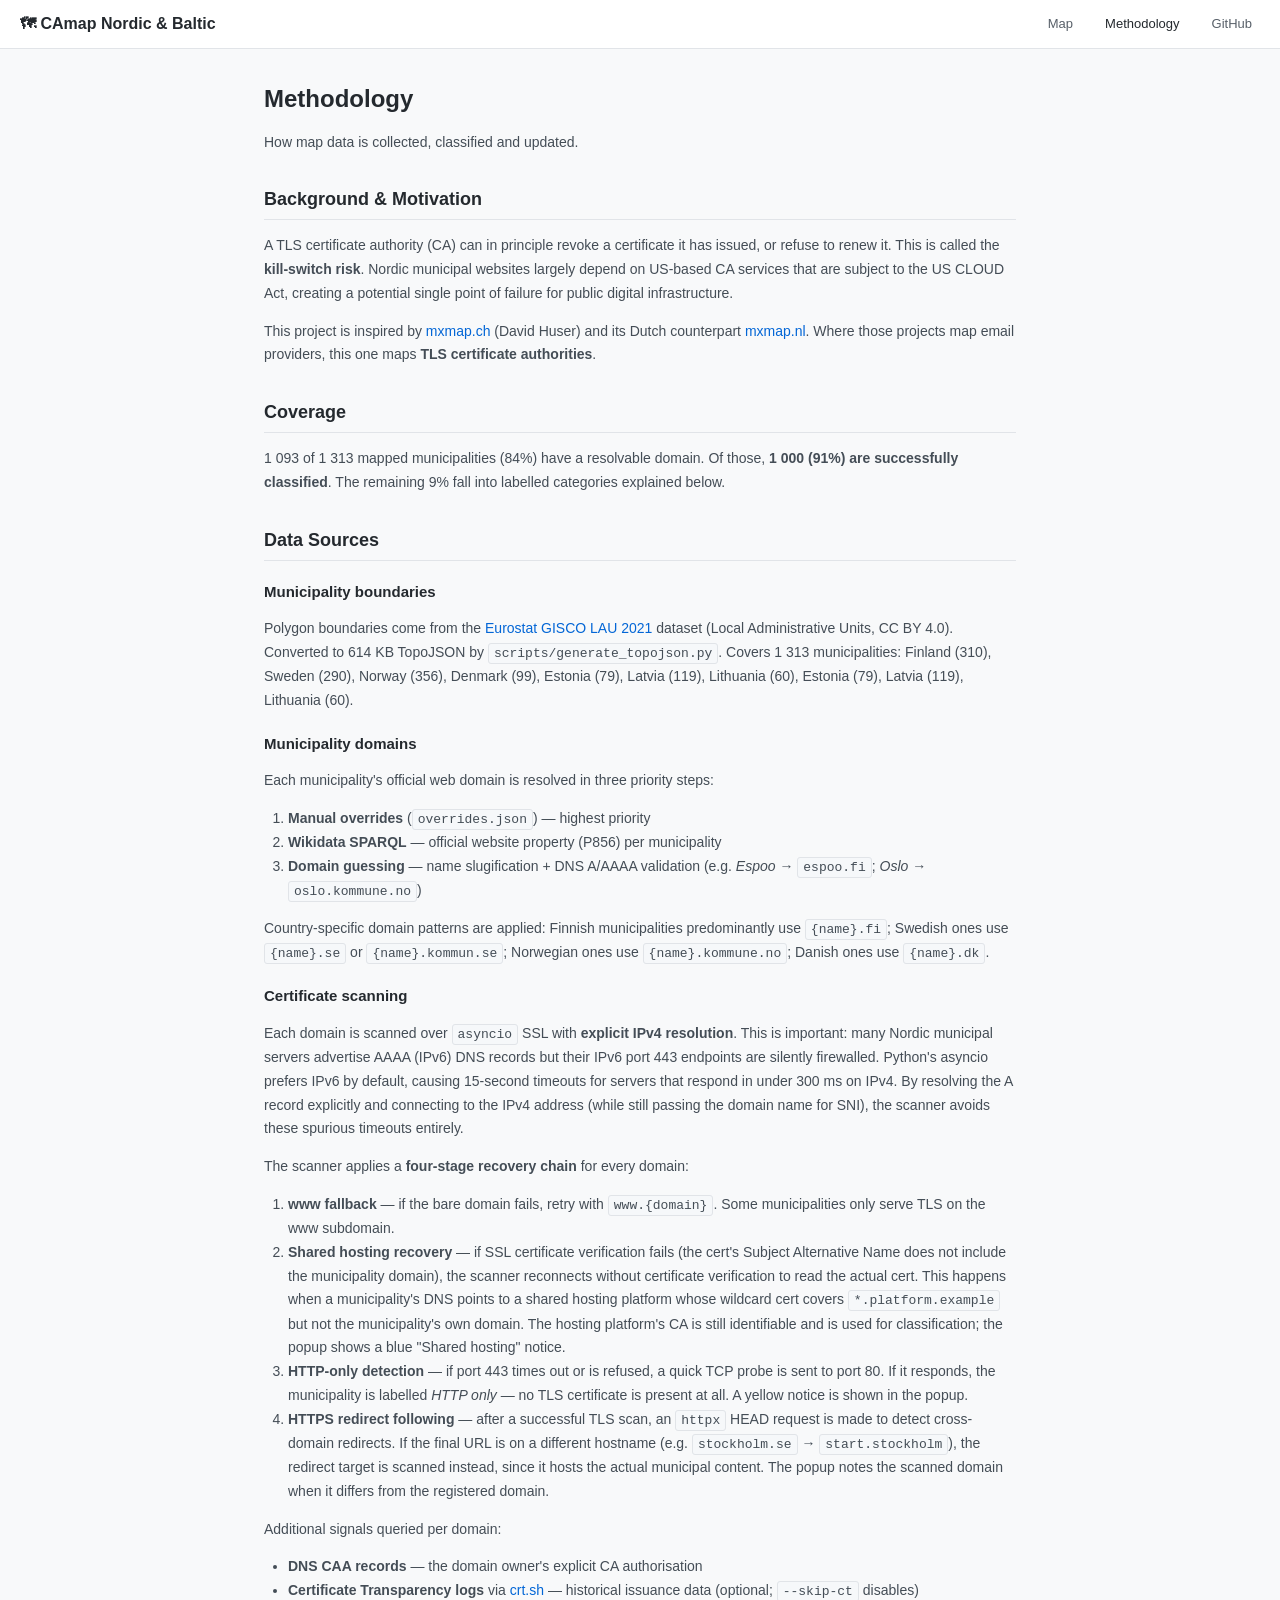
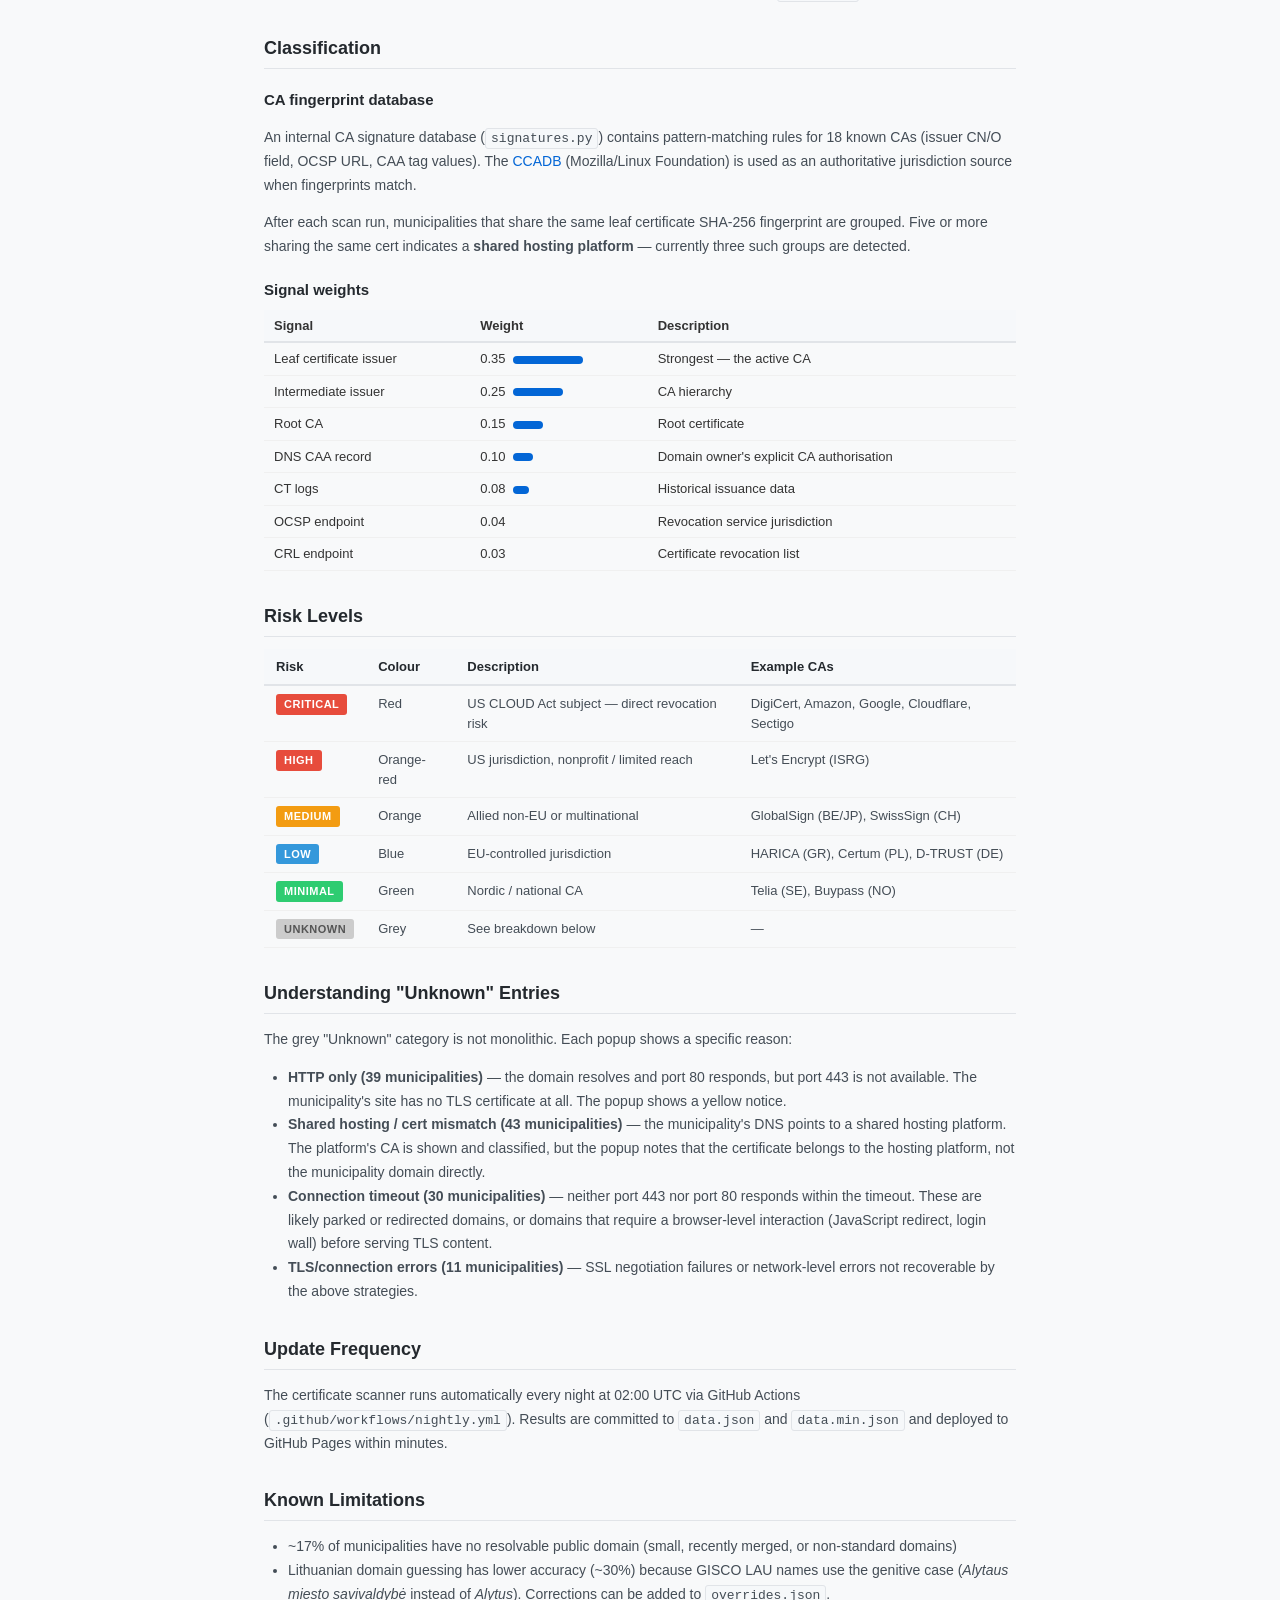
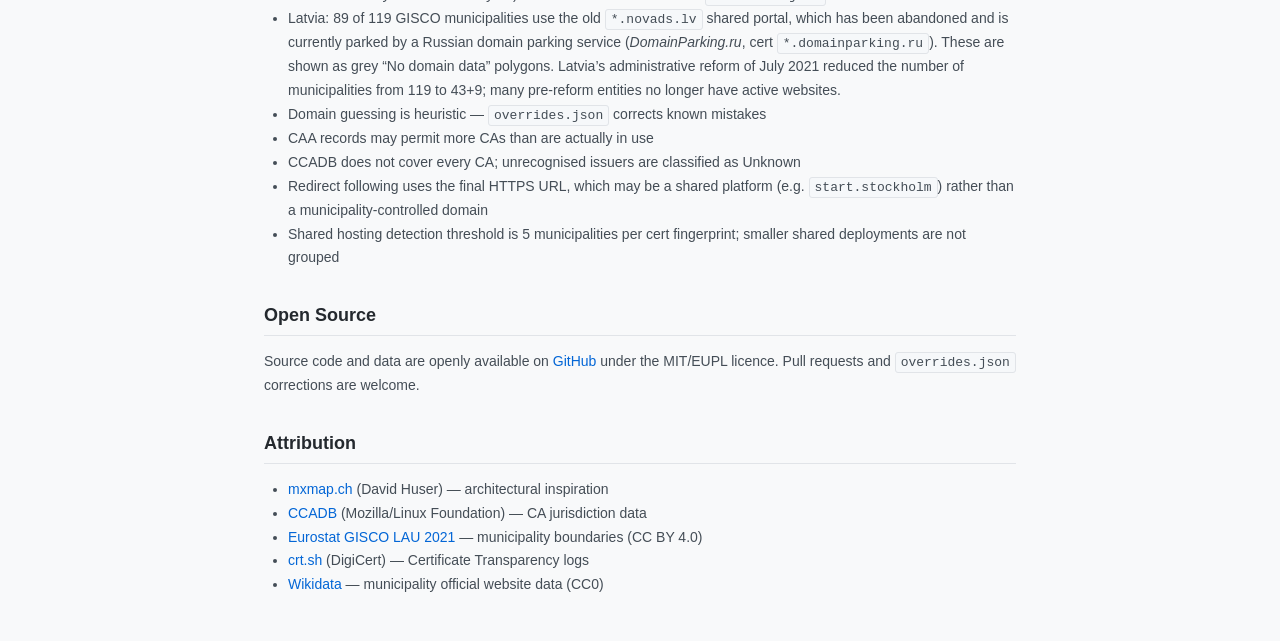
==== commit 2dd885d8: "fix: remove 89 parked Latvian domains pointing to DomainParking.ru Critical data quality fix: the no" ====
--- a/methodology.html
+++ b/methodology.html
@@ -191,6 +191,12 @@
       <li>Lithuanian domain guessing has lower accuracy (~30%) because GISCO LAU names use the
           genitive case (<em>Alytaus miesto savivaldybė</em> instead of <em>Alytus</em>).
           Corrections can be added to <code>overrides.json</code>.</li>
+      <li>Latvia: 89 of 119 GISCO municipalities use the old <code>*.novads.lv</code>
+          shared portal, which has been abandoned and is currently parked by a Russian
+          domain parking service (<em>DomainParking.ru</em>, cert <code>*.domainparking.ru</code>).
+          These are shown as grey “No domain data” polygons. Latvia’s administrative
+          reform of July 2021 reduced the number of municipalities from 119 to 43+9;
+          many pre-reform entities no longer have active websites.</li>
       <li>Domain guessing is heuristic — <code>overrides.json</code> corrects known mistakes</li>
       <li>CAA records may permit more CAs than are actually in use</li>
       <li>CCADB does not cover every CA; unrecognised issuers are classified as Unknown</li>
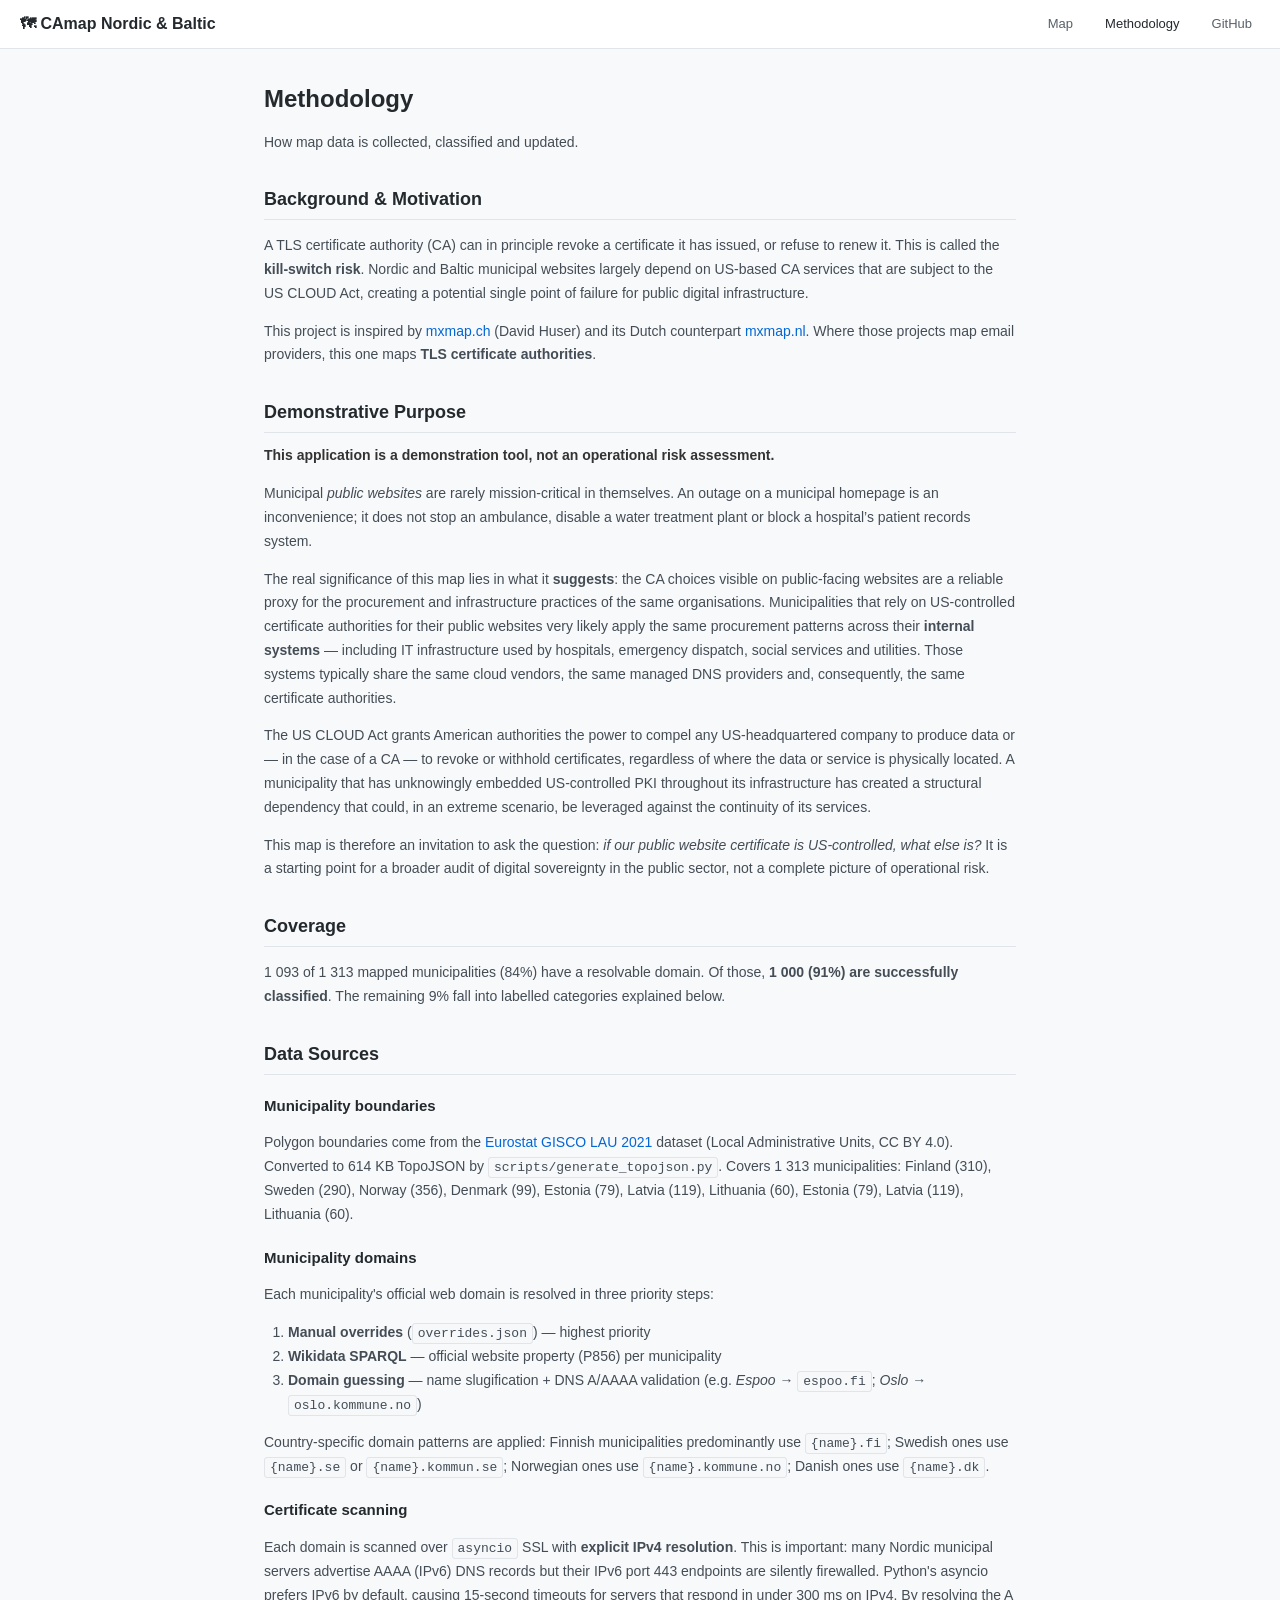
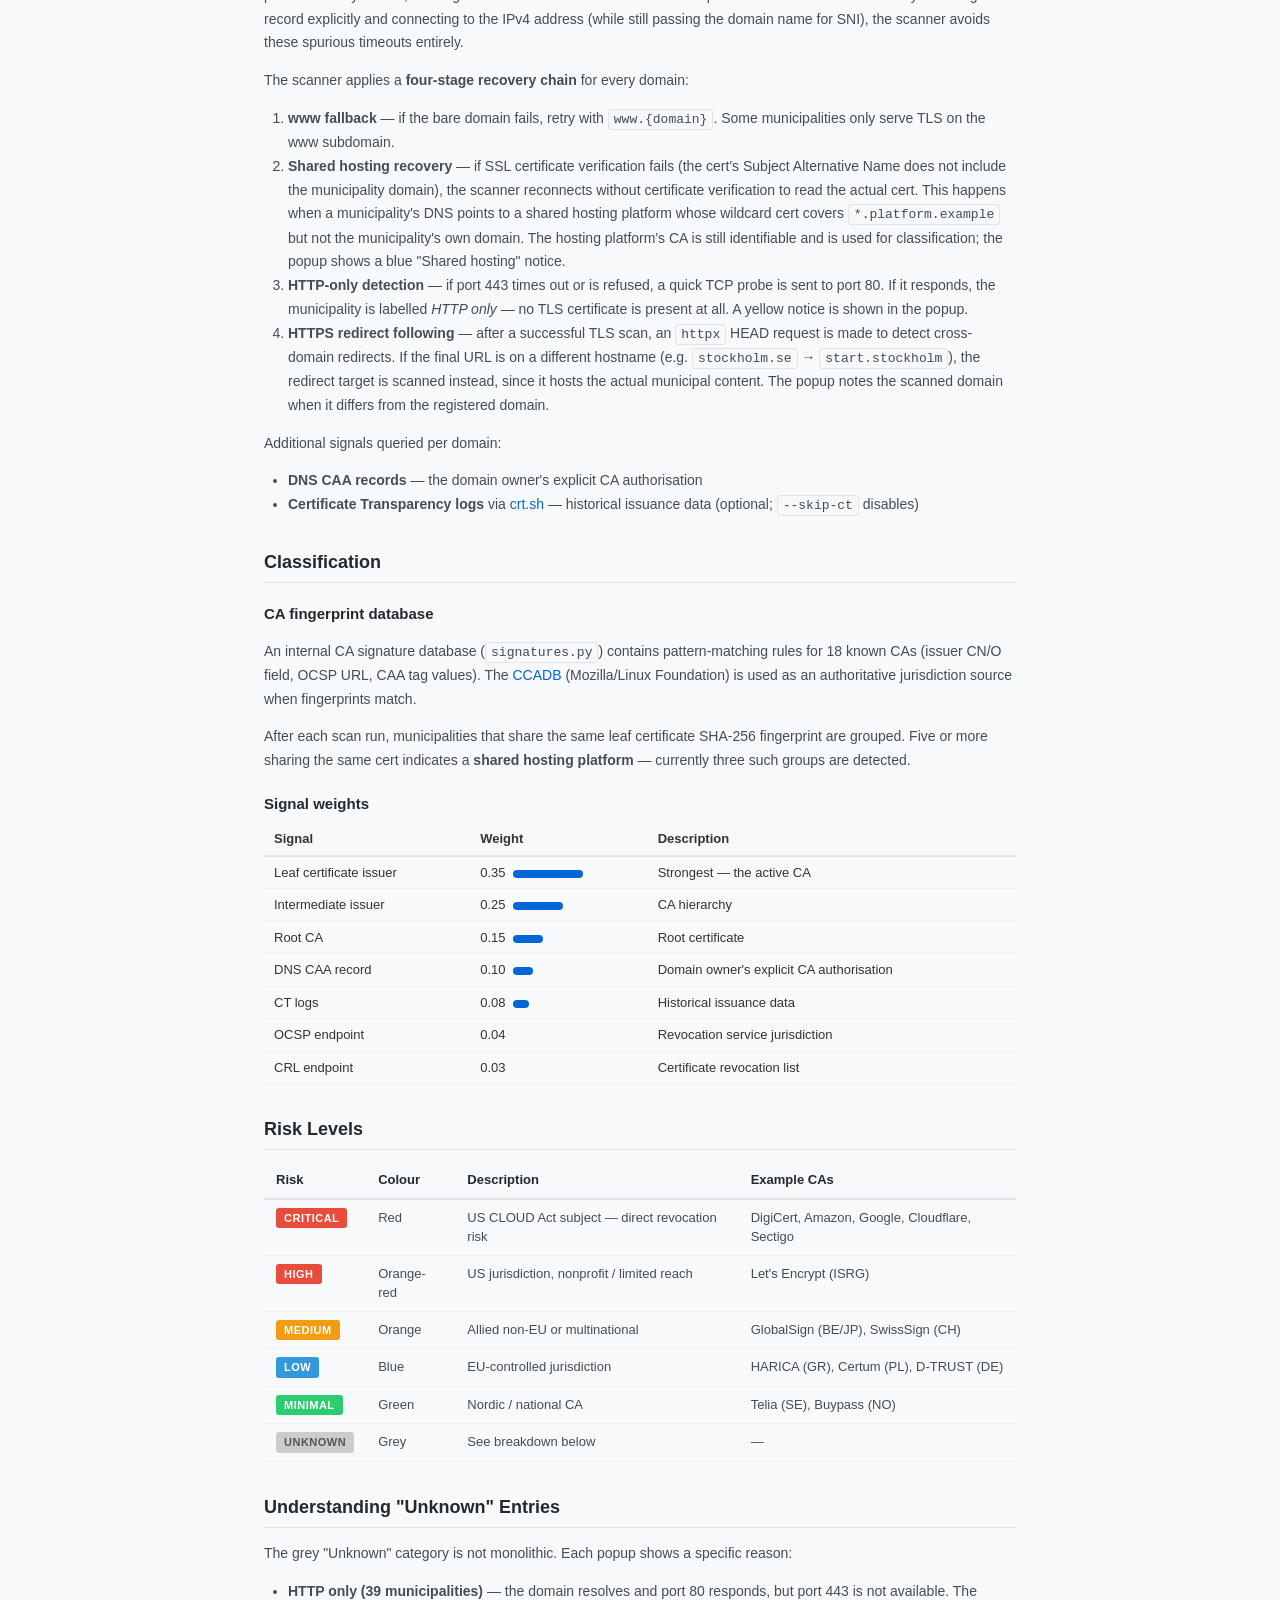
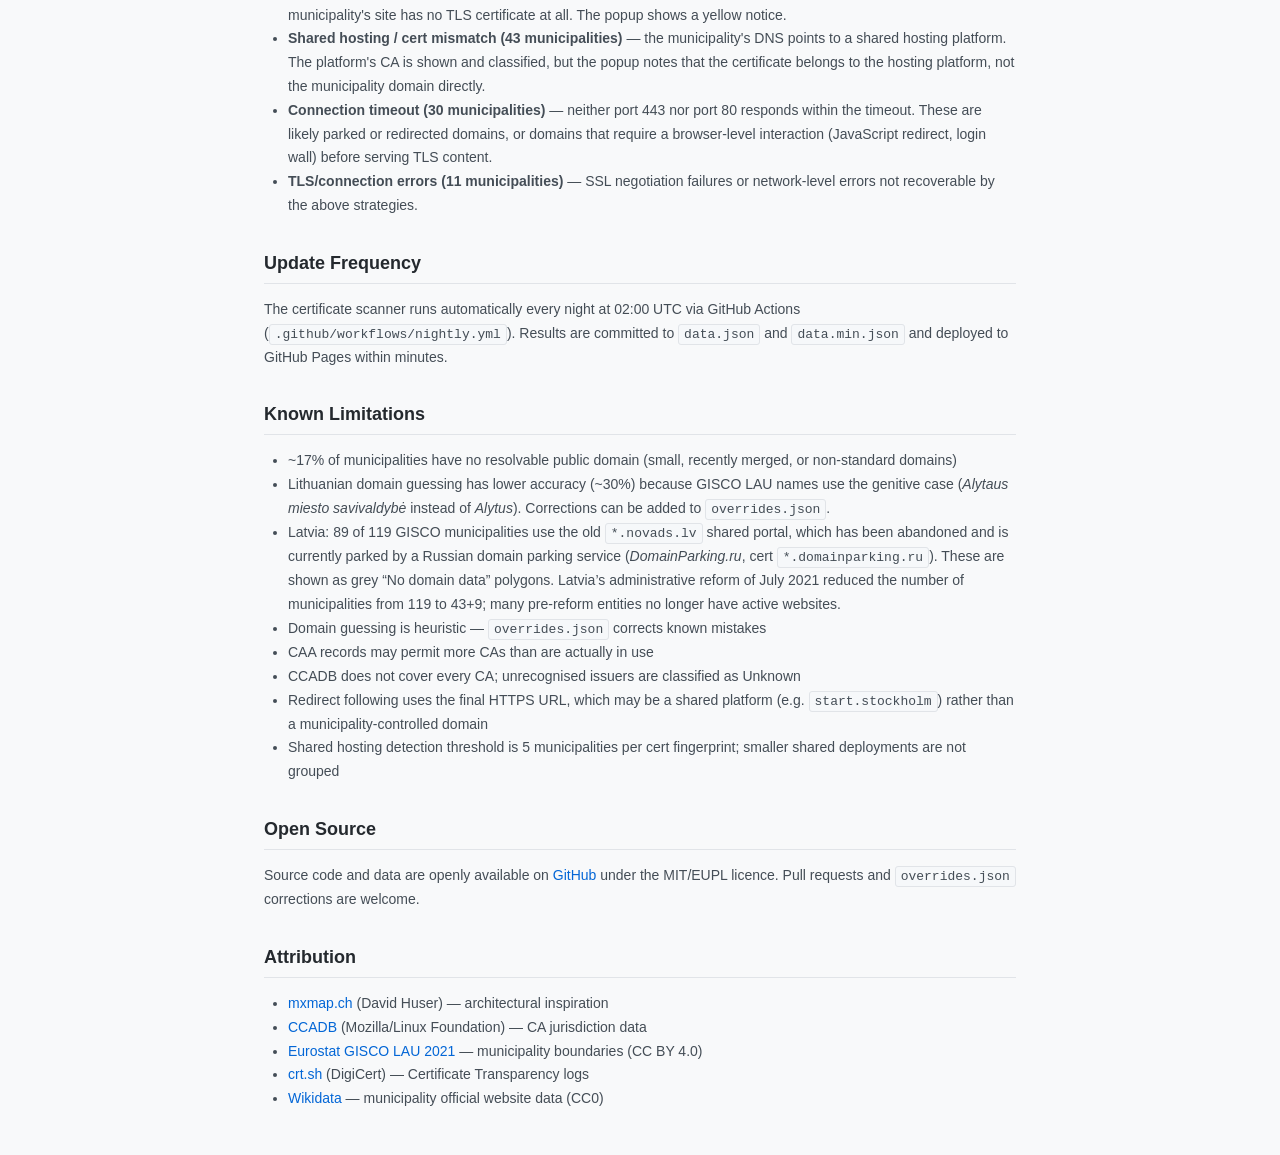
==== commit 678c5a10: "docs: add demonstrative purpose section to README and methodology Both documents now carry an explic" ====
--- a/methodology.html
+++ b/methodology.html
@@ -22,13 +22,47 @@
     <p>
       A TLS certificate authority (CA) can in principle revoke a certificate it has issued,
       or refuse to renew it. This is called the <strong>kill-switch risk</strong>. Nordic
-      municipal websites largely depend on US-based CA services that are subject to the US
-      CLOUD Act, creating a potential single point of failure for public digital infrastructure.
+      and Baltic municipal websites largely depend on US-based CA services that are subject to
+      the US CLOUD Act, creating a potential single point of failure for public digital infrastructure.
     </p>
     <p>
       This project is inspired by <a href="https://mxmap.ch" target="_blank">mxmap.ch</a>
       (David Huser) and its Dutch counterpart <a href="https://mxmap.nl" target="_blank">mxmap.nl</a>.
       Where those projects map email providers, this one maps <strong>TLS certificate authorities</strong>.
+    </p>
+
+    <h2>Demonstrative Purpose</h2>
+    <div class="popup-notice notice-shared" style="margin-bottom:16px">
+      <strong>This application is a demonstration tool, not an operational risk assessment.</strong>
+    </div>
+    <p>
+      Municipal <em>public websites</em> are rarely mission-critical in themselves. An outage
+      on a municipal homepage is an inconvenience; it does not stop an ambulance, disable a
+      water treatment plant or block a hospital’s patient records system.
+    </p>
+    <p>
+      The real significance of this map lies in what it <strong>suggests</strong>: the CA
+      choices visible on public-facing websites are a reliable proxy for the procurement
+      and infrastructure practices of the same organisations. Municipalities that rely on
+      US-controlled certificate authorities for their public websites very likely apply the
+      same procurement patterns across their <strong>internal systems</strong> — including
+      IT infrastructure used by hospitals, emergency dispatch, social services and utilities.
+      Those systems typically share the same cloud vendors, the same managed DNS providers
+      and, consequently, the same certificate authorities.
+    </p>
+    <p>
+      The US CLOUD Act grants American authorities the power to compel any US-headquartered
+      company to produce data or — in the case of a CA — to revoke or withhold certificates,
+      regardless of where the data or service is physically located. A municipality that has
+      unknowingly embedded US-controlled PKI throughout its infrastructure has created a
+      structural dependency that could, in an extreme scenario, be leveraged against the
+      continuity of its services.
+    </p>
+    <p>
+      This map is therefore an invitation to ask the question:
+      <em>if our public website certificate is US-controlled, what else is?</em>
+      It is a starting point for a broader audit of digital sovereignty in the public sector,
+      not a complete picture of operational risk.
     </p>
 
     <h2>Coverage</h2>
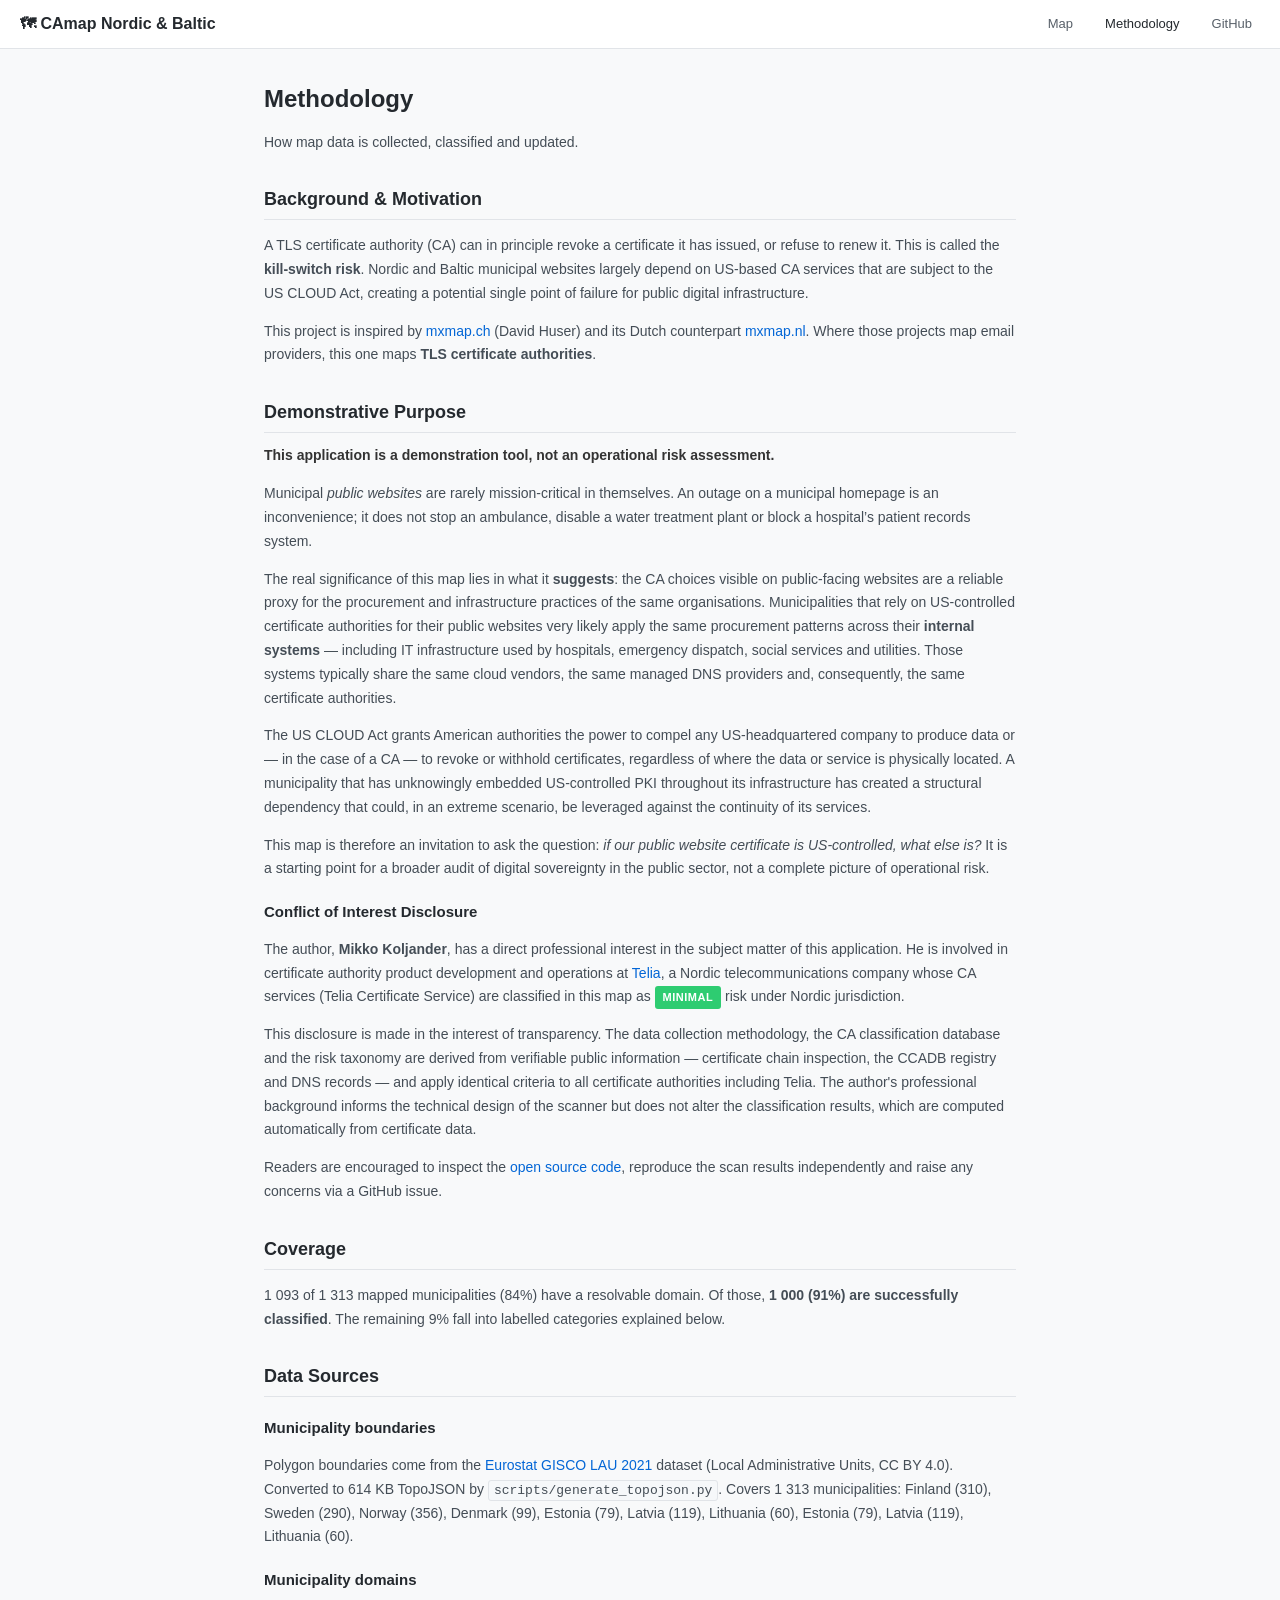
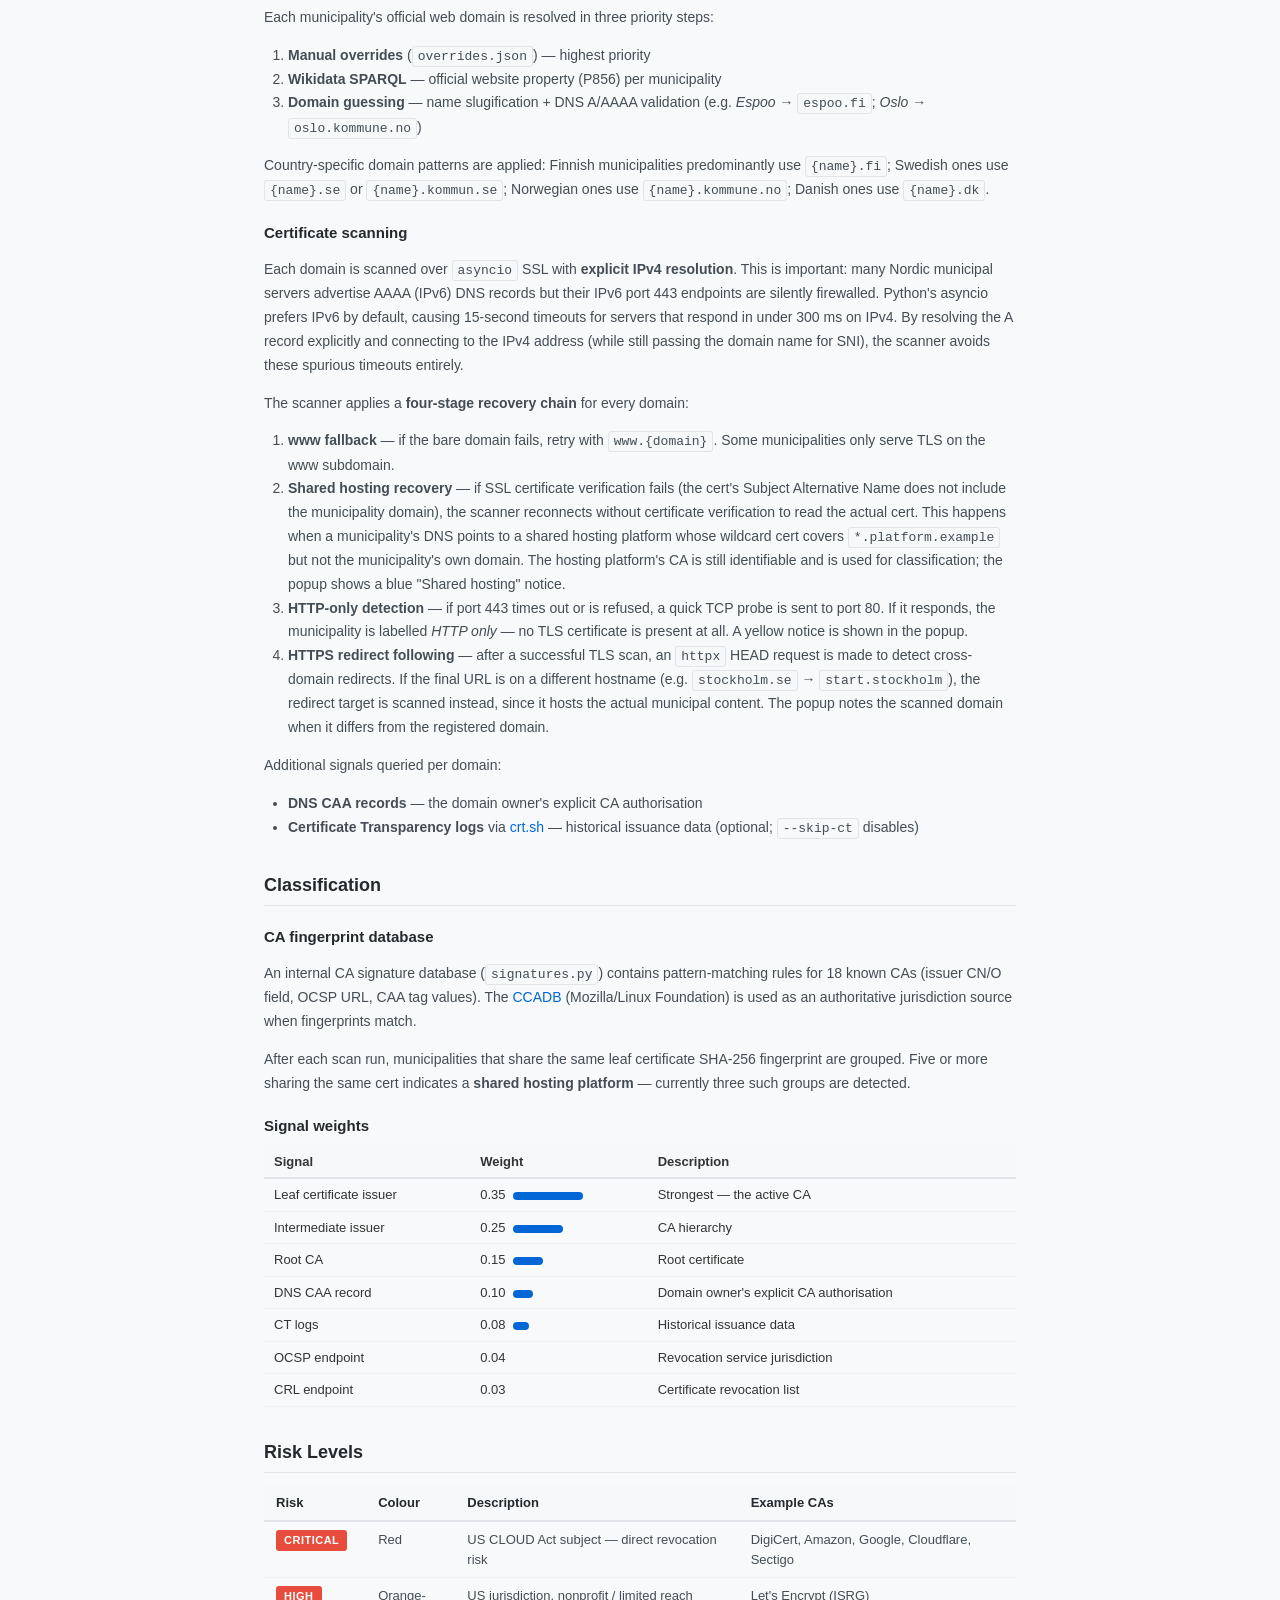
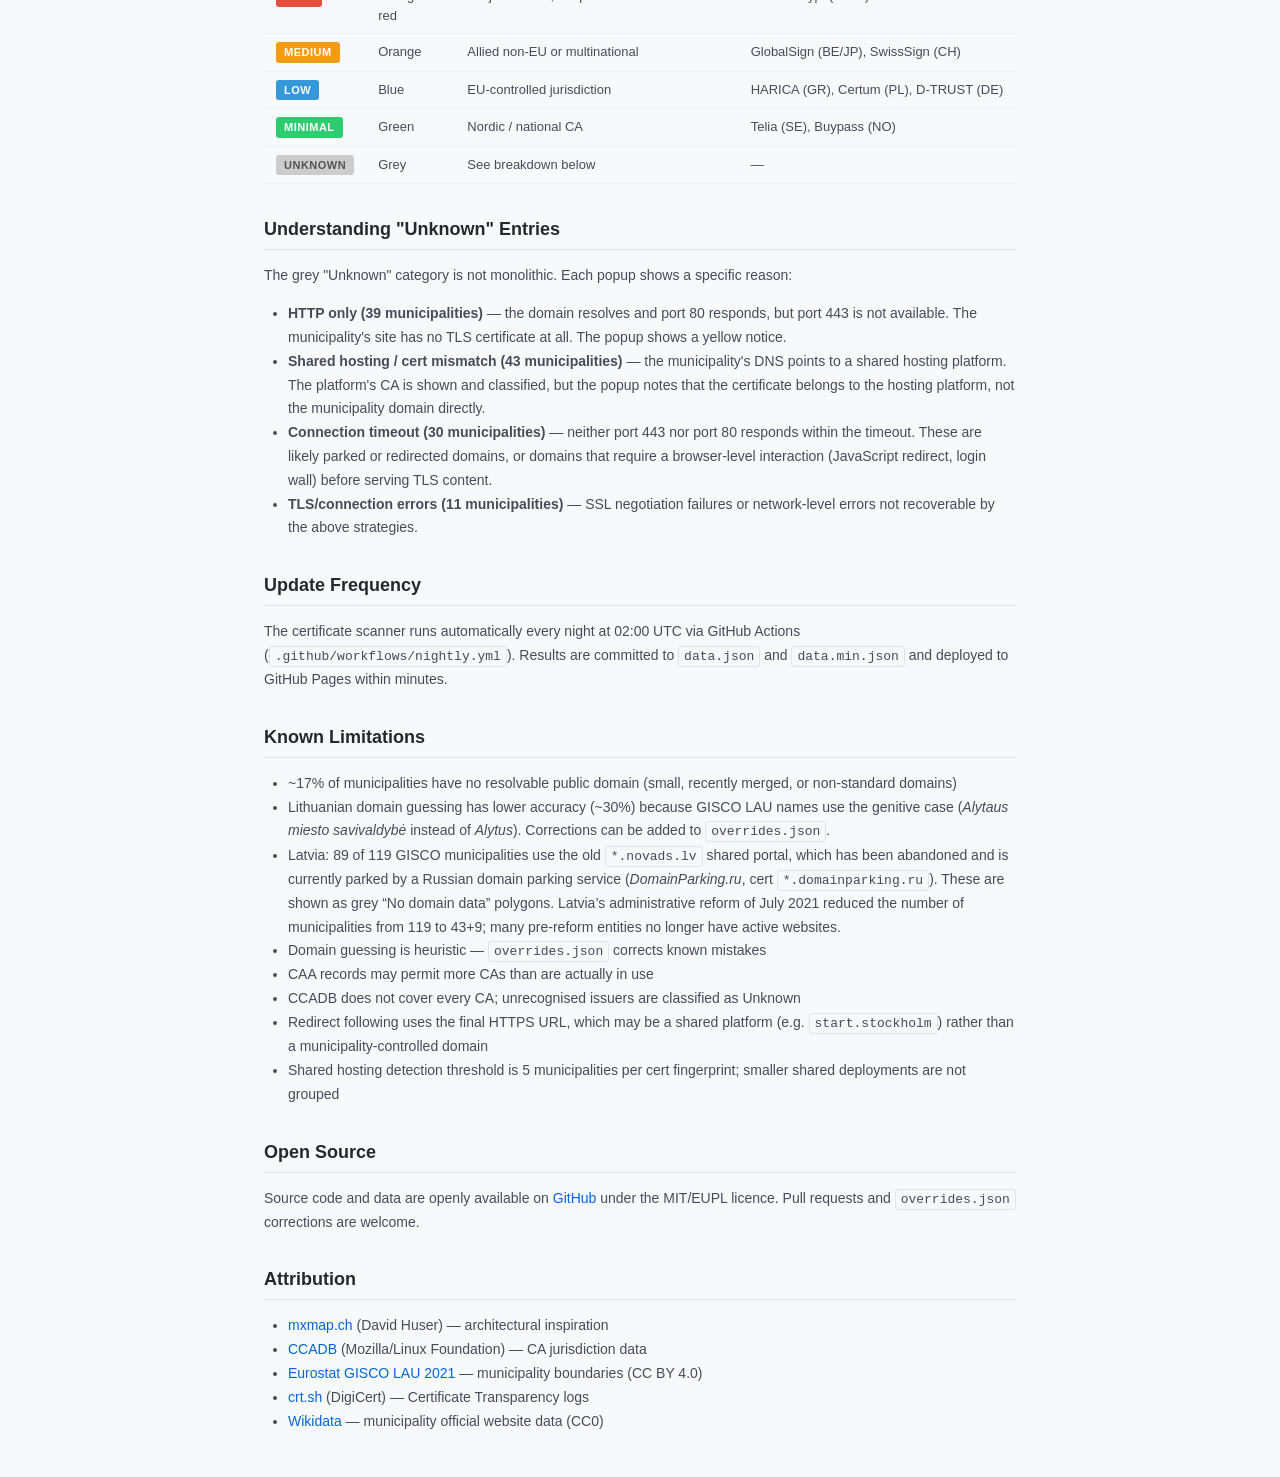
==== commit d7f939fc: "docs: add conflict of interest disclosure for Mikko Koljander / Telia The author has a direct profes" ====
--- a/methodology.html
+++ b/methodology.html
@@ -65,6 +65,31 @@
       not a complete picture of operational risk.
     </p>
 
+    <h3>Conflict of Interest Disclosure</h3>
+    <p>
+      The author, <strong>Mikko Koljander</strong>, has a direct professional interest in the
+      subject matter of this application. He is involved in certificate authority product
+      development and operations at
+      <a href="https://trust.telia.com/" target="_blank" rel="noopener">Telia</a>,
+      a Nordic telecommunications company whose CA services (Telia Certificate Service) are
+      classified in this map as <span class="badge badge-nordic">Minimal</span> risk under
+      Nordic jurisdiction.
+    </p>
+    <p>
+      This disclosure is made in the interest of transparency. The data collection methodology,
+      the CA classification database and the risk taxonomy are derived from verifiable public
+      information — certificate chain inspection, the CCADB registry and DNS records — and
+      apply identical criteria to all certificate authorities including Telia. The author's
+      professional background informs the technical design of the scanner but does not alter
+      the classification results, which are computed automatically from certificate data.
+    </p>
+    <p>
+      Readers are encouraged to inspect the
+      <a href="https://github.com/koldex/ca-sovereignty-map" target="_blank" rel="noopener">open
+      source code</a>, reproduce the scan results independently and raise any concerns via a
+      GitHub issue.
+    </p>
+
     <h2>Coverage</h2>
     <p>
       1 093 of 1 313 mapped municipalities (84%) have a resolvable domain.
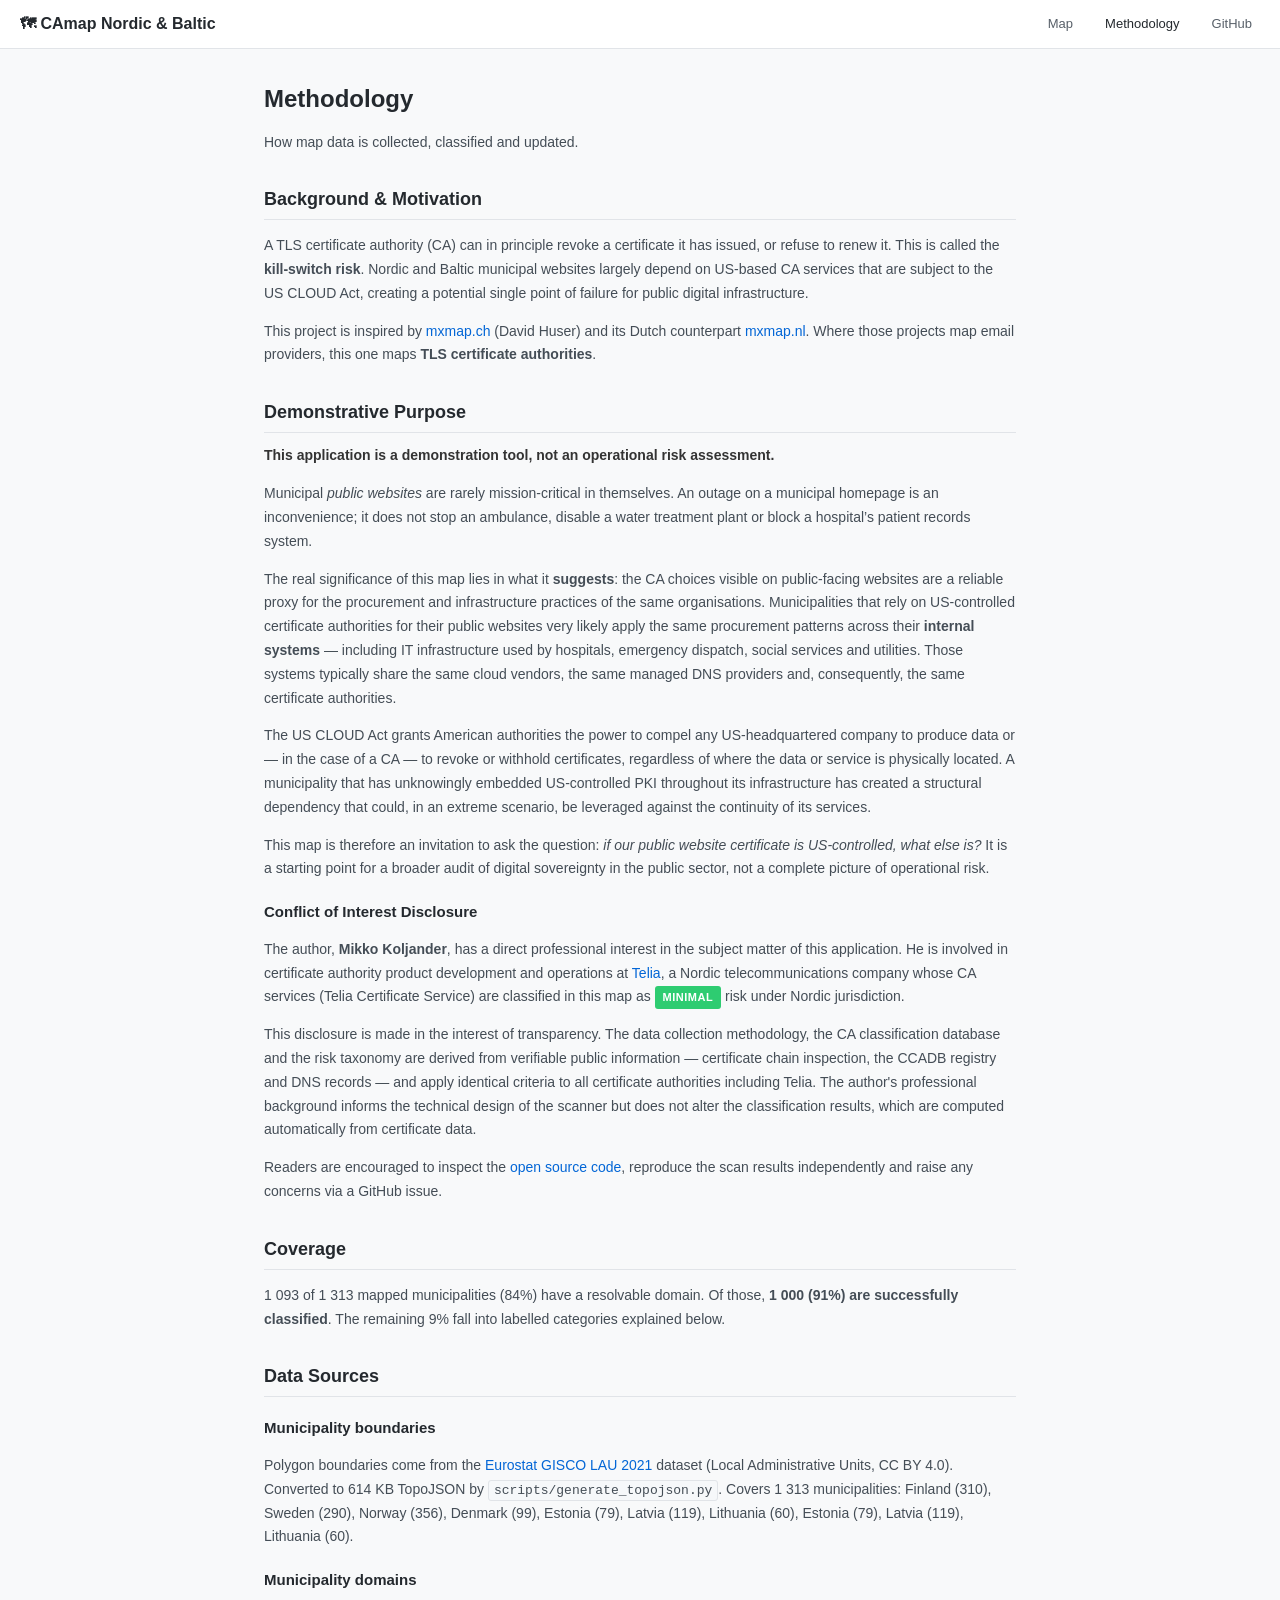
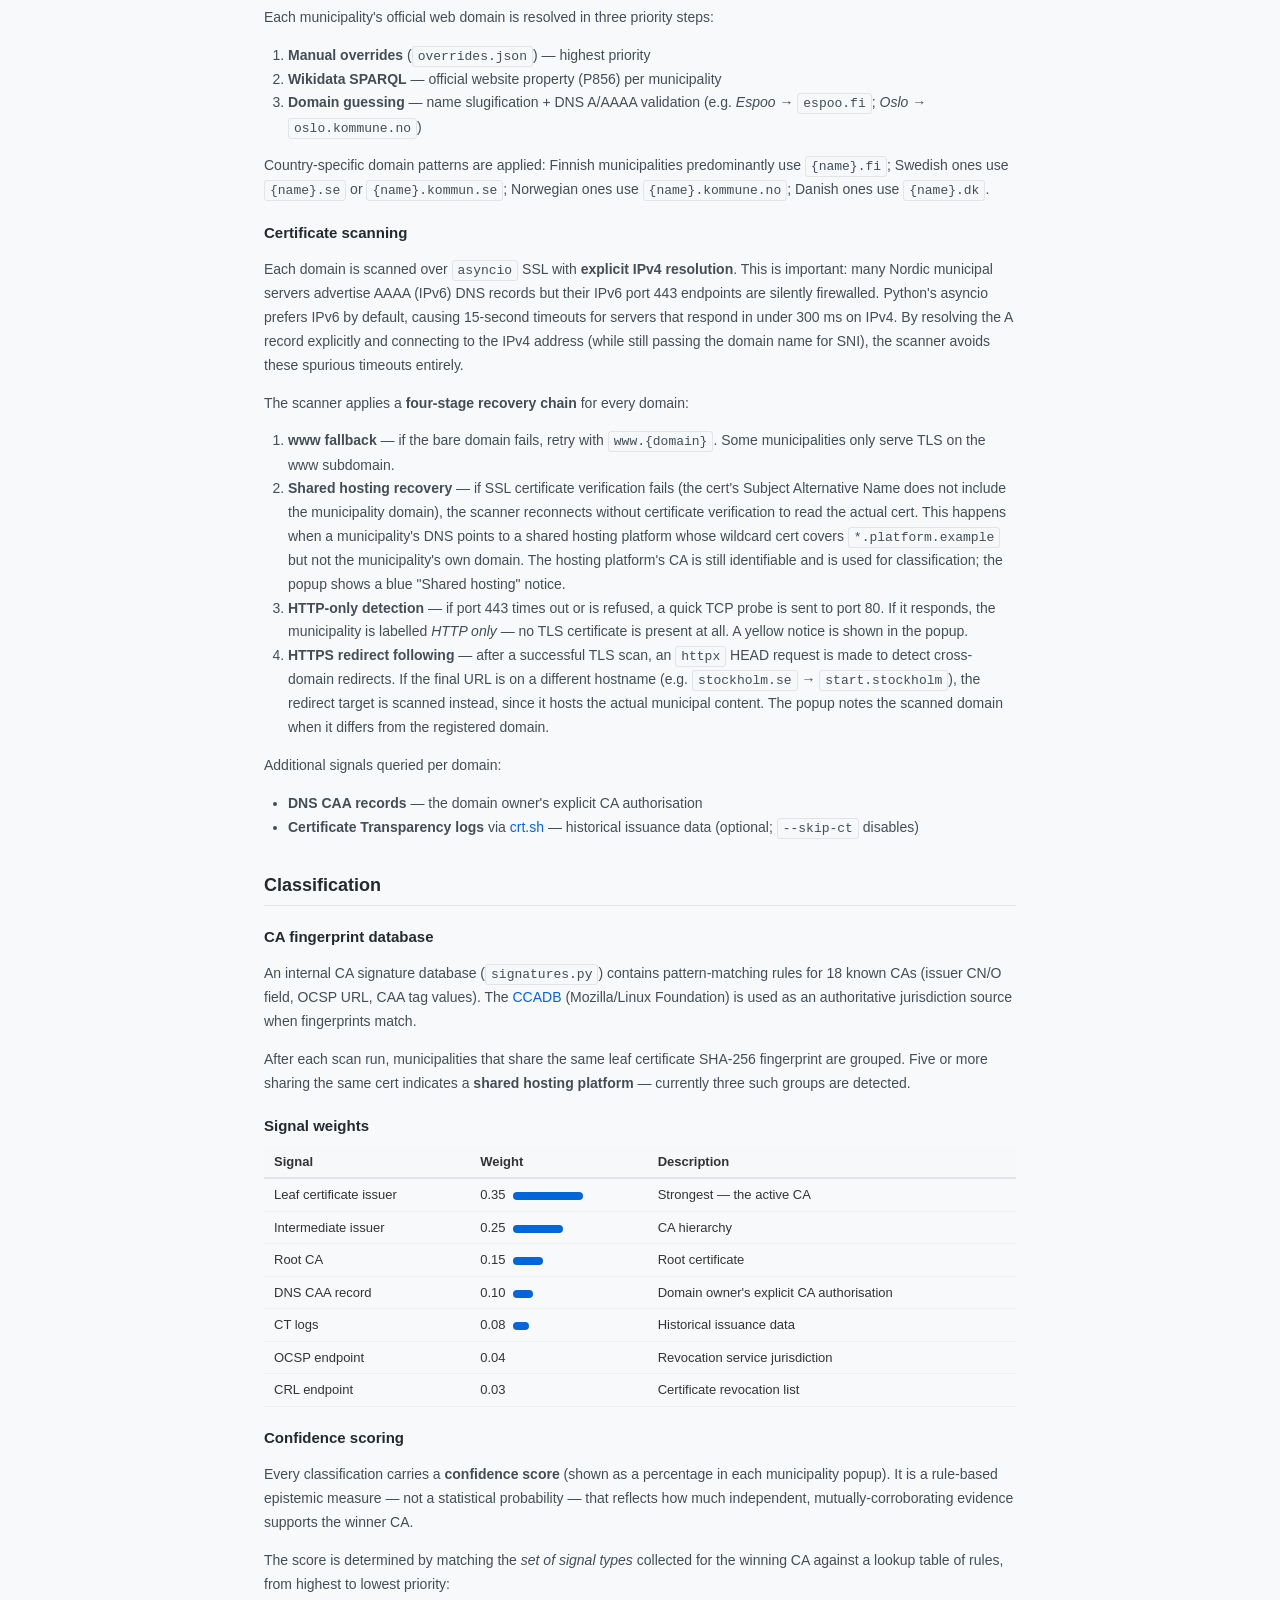
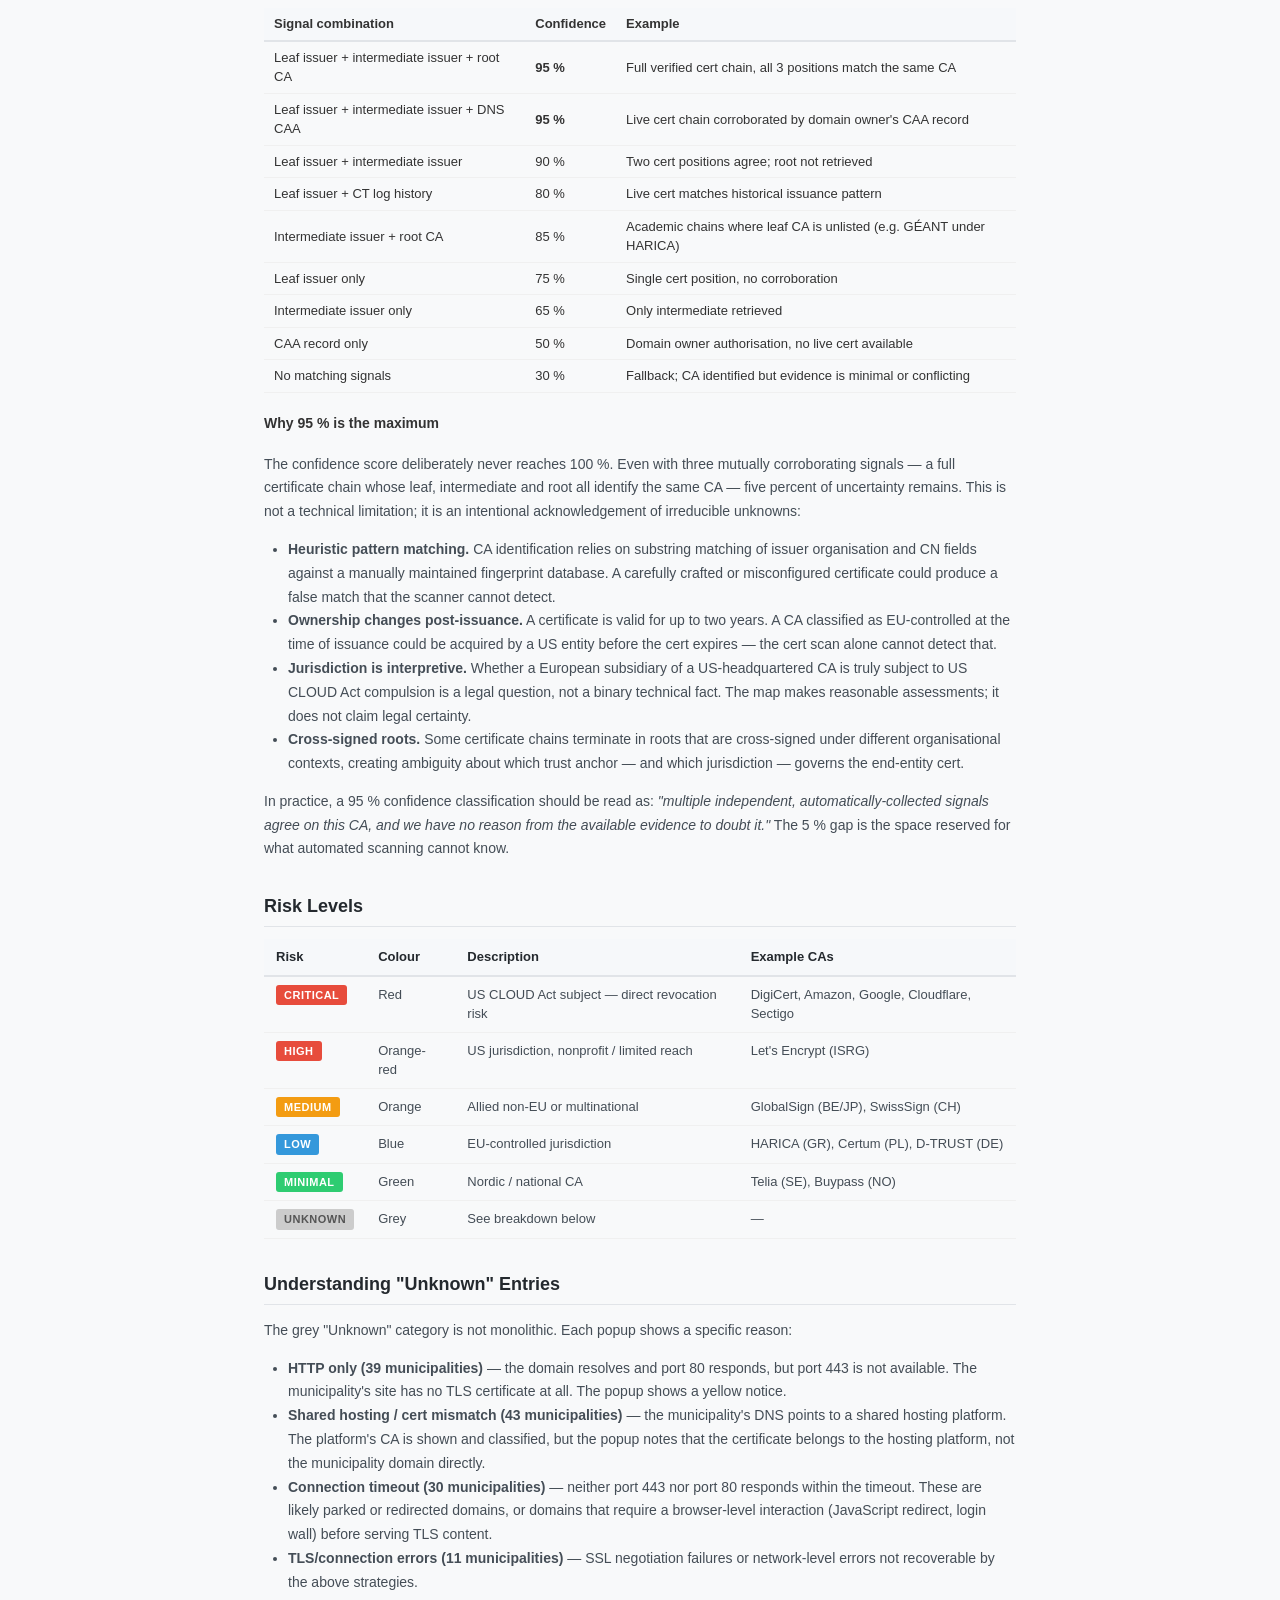
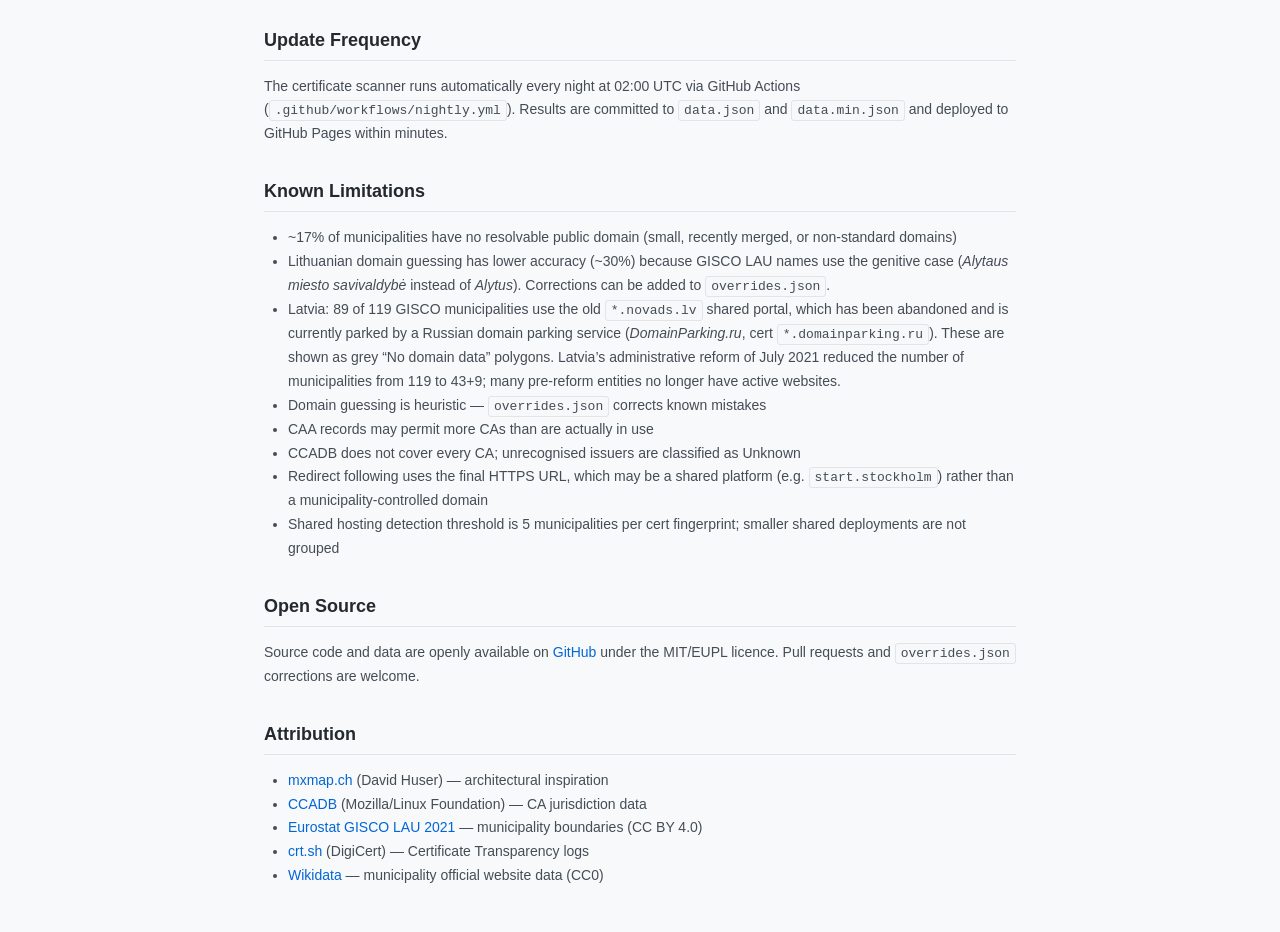
==== commit a62708dc: "docs: explain confidence scoring and 95% maximum in methodology Added a new 'Confidence scoring' sub" ====
--- a/methodology.html
+++ b/methodology.html
@@ -70,7 +70,7 @@
       The author, <strong>Mikko Koljander</strong>, has a direct professional interest in the
       subject matter of this application. He is involved in certificate authority product
       development and operations at
-      <a href="https://trust.telia.com/" target="_blank" rel="noopener">Telia</a>,
+      <a href="https://support.trust.telia.com/index_en.html" target="_blank" rel="noopener">Telia</a>,
       a Nordic telecommunications company whose CA services (Telia Certificate Service) are
       classified in this map as <span class="badge badge-nordic">Minimal</span> risk under
       Nordic jurisdiction.
@@ -194,6 +194,62 @@
         <tr><td>CRL endpoint</td><td>0.03</td><td>Certificate revocation list</td></tr>
       </tbody>
     </table>
+
+    <h3>Confidence scoring</h3>
+    <p>
+      Every classification carries a <strong>confidence score</strong> (shown as a percentage in
+      each municipality popup). It is a rule-based epistemic measure — not a statistical
+      probability — that reflects how much independent, mutually-corroborating evidence
+      supports the winner CA.
+    </p>
+    <p>
+      The score is determined by matching the <em>set of signal types</em> collected for the
+      winning CA against a lookup table of rules, from highest to lowest priority:
+    </p>
+    <table class="signal-table">
+      <thead><tr><th>Signal combination</th><th>Confidence</th><th>Example</th></tr></thead>
+      <tbody>
+        <tr><td>Leaf issuer + intermediate issuer + root CA</td><td><strong>95 %</strong></td><td>Full verified cert chain, all 3 positions match the same CA</td></tr>
+        <tr><td>Leaf issuer + intermediate issuer + DNS CAA</td><td><strong>95 %</strong></td><td>Live cert chain corroborated by domain owner's CAA record</td></tr>
+        <tr><td>Leaf issuer + intermediate issuer</td><td>90 %</td><td>Two cert positions agree; root not retrieved</td></tr>
+        <tr><td>Leaf issuer + CT log history</td><td>80 %</td><td>Live cert matches historical issuance pattern</td></tr>
+        <tr><td>Intermediate issuer + root CA</td><td>85 %</td><td>Academic chains where leaf CA is unlisted (e.g. GÉANT under HARICA)</td></tr>
+        <tr><td>Leaf issuer only</td><td>75 %</td><td>Single cert position, no corroboration</td></tr>
+        <tr><td>Intermediate issuer only</td><td>65 %</td><td>Only intermediate retrieved</td></tr>
+        <tr><td>CAA record only</td><td>50 %</td><td>Domain owner authorisation, no live cert available</td></tr>
+        <tr><td>No matching signals</td><td>30 %</td><td>Fallback; CA identified but evidence is minimal or conflicting</td></tr>
+      </tbody>
+    </table>
+    <h4>Why 95 % is the maximum</h4>
+    <p>
+      The confidence score deliberately never reaches 100 %. Even with three mutually
+      corroborating signals — a full certificate chain whose leaf, intermediate and root all
+      identify the same CA — five percent of uncertainty remains. This is not a technical
+      limitation; it is an intentional acknowledgement of irreducible unknowns:
+    </p>
+    <ul>
+      <li><strong>Heuristic pattern matching.</strong> CA identification relies on substring
+          matching of issuer organisation and CN fields against a manually maintained
+          fingerprint database. A carefully crafted or misconfigured certificate could
+          produce a false match that the scanner cannot detect.</li>
+      <li><strong>Ownership changes post-issuance.</strong> A certificate is valid for up to
+          two years. A CA classified as EU-controlled at the time of issuance could be
+          acquired by a US entity before the cert expires — the cert scan alone cannot
+          detect that.</li>
+      <li><strong>Jurisdiction is interpretive.</strong> Whether a European subsidiary of a
+          US-headquartered CA is truly subject to US CLOUD Act compulsion is a legal
+          question, not a binary technical fact. The map makes reasonable assessments;
+          it does not claim legal certainty.</li>
+      <li><strong>Cross-signed roots.</strong> Some certificate chains terminate in roots
+          that are cross-signed under different organisational contexts, creating ambiguity
+          about which trust anchor — and which jurisdiction — governs the end-entity cert.</li>
+    </ul>
+    <p>
+      In practice, a 95 % confidence classification should be read as: <em>"multiple
+      independent, automatically-collected signals agree on this CA, and we have no
+      reason from the available evidence to doubt it."</em> The 5 % gap is the space
+      reserved for what automated scanning cannot know.
+    </p>
 
     <h2>Risk Levels</h2>
     <table class="risk-table">
